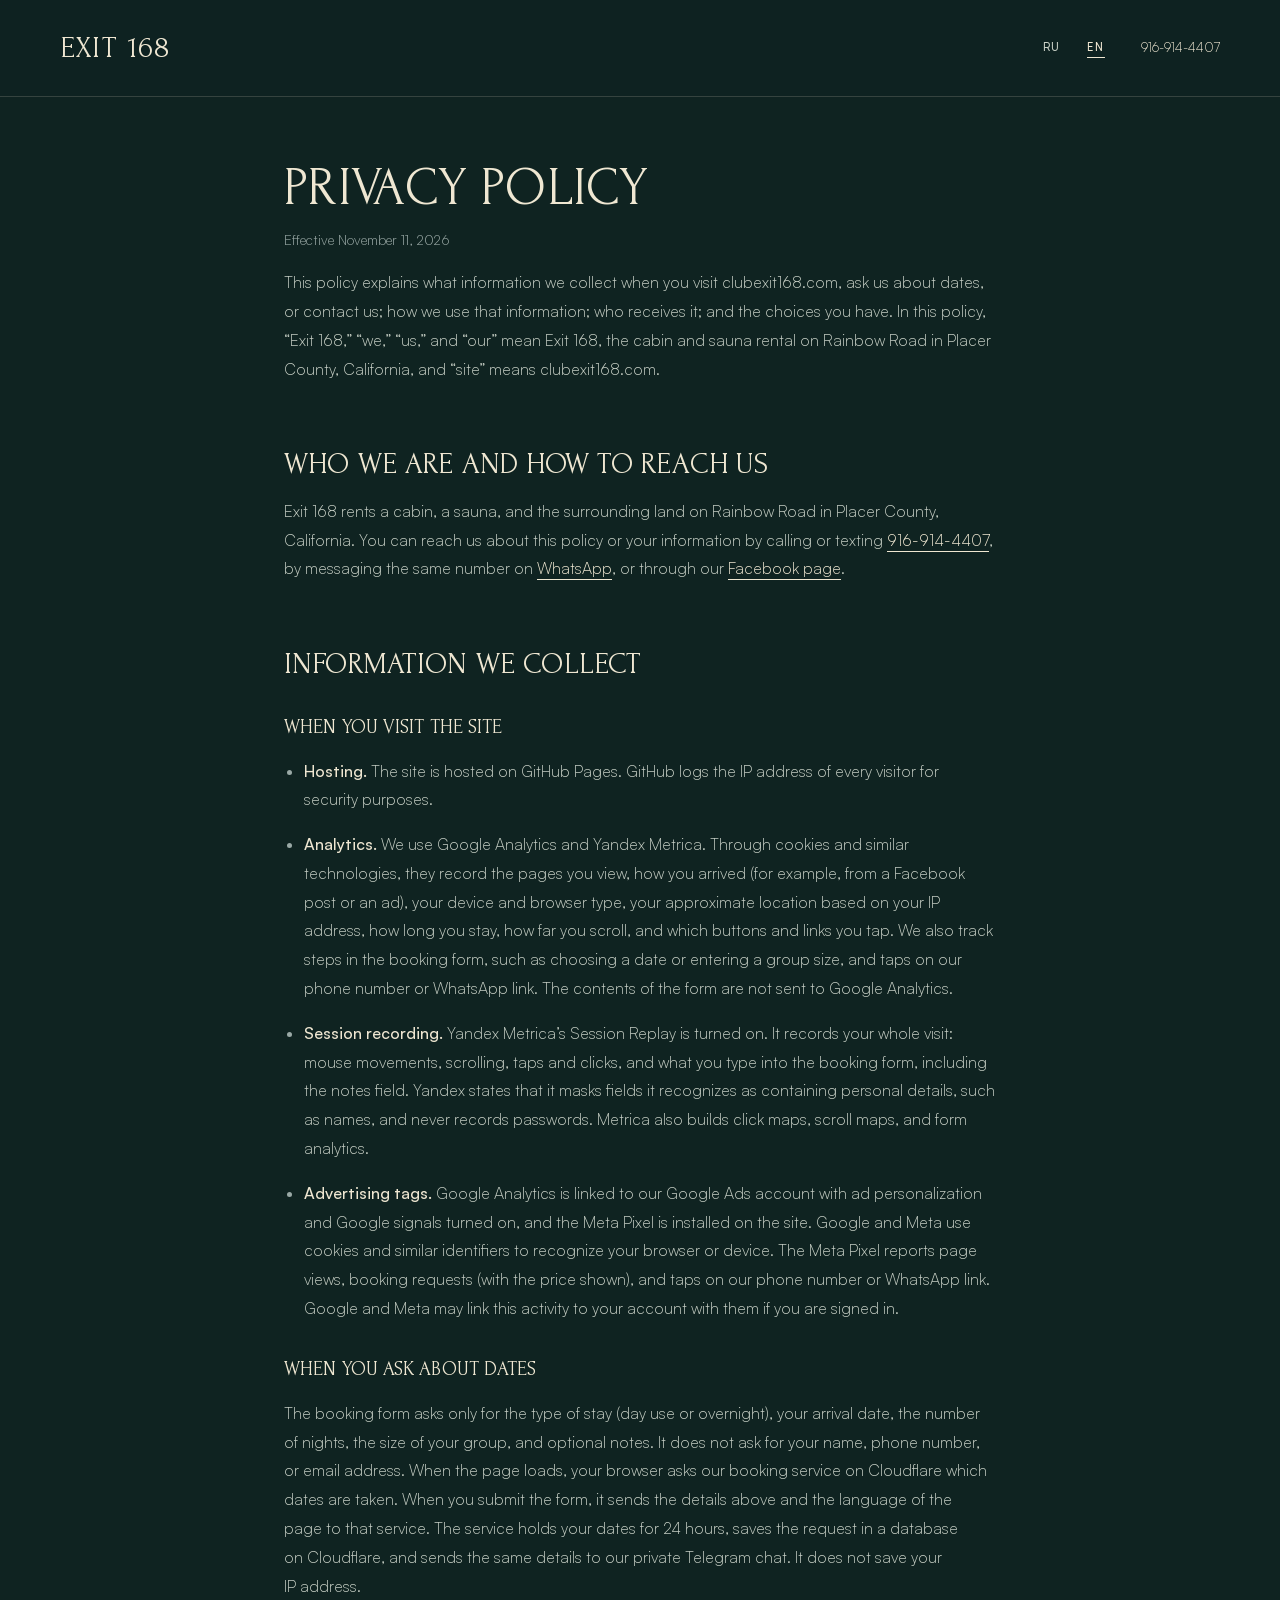
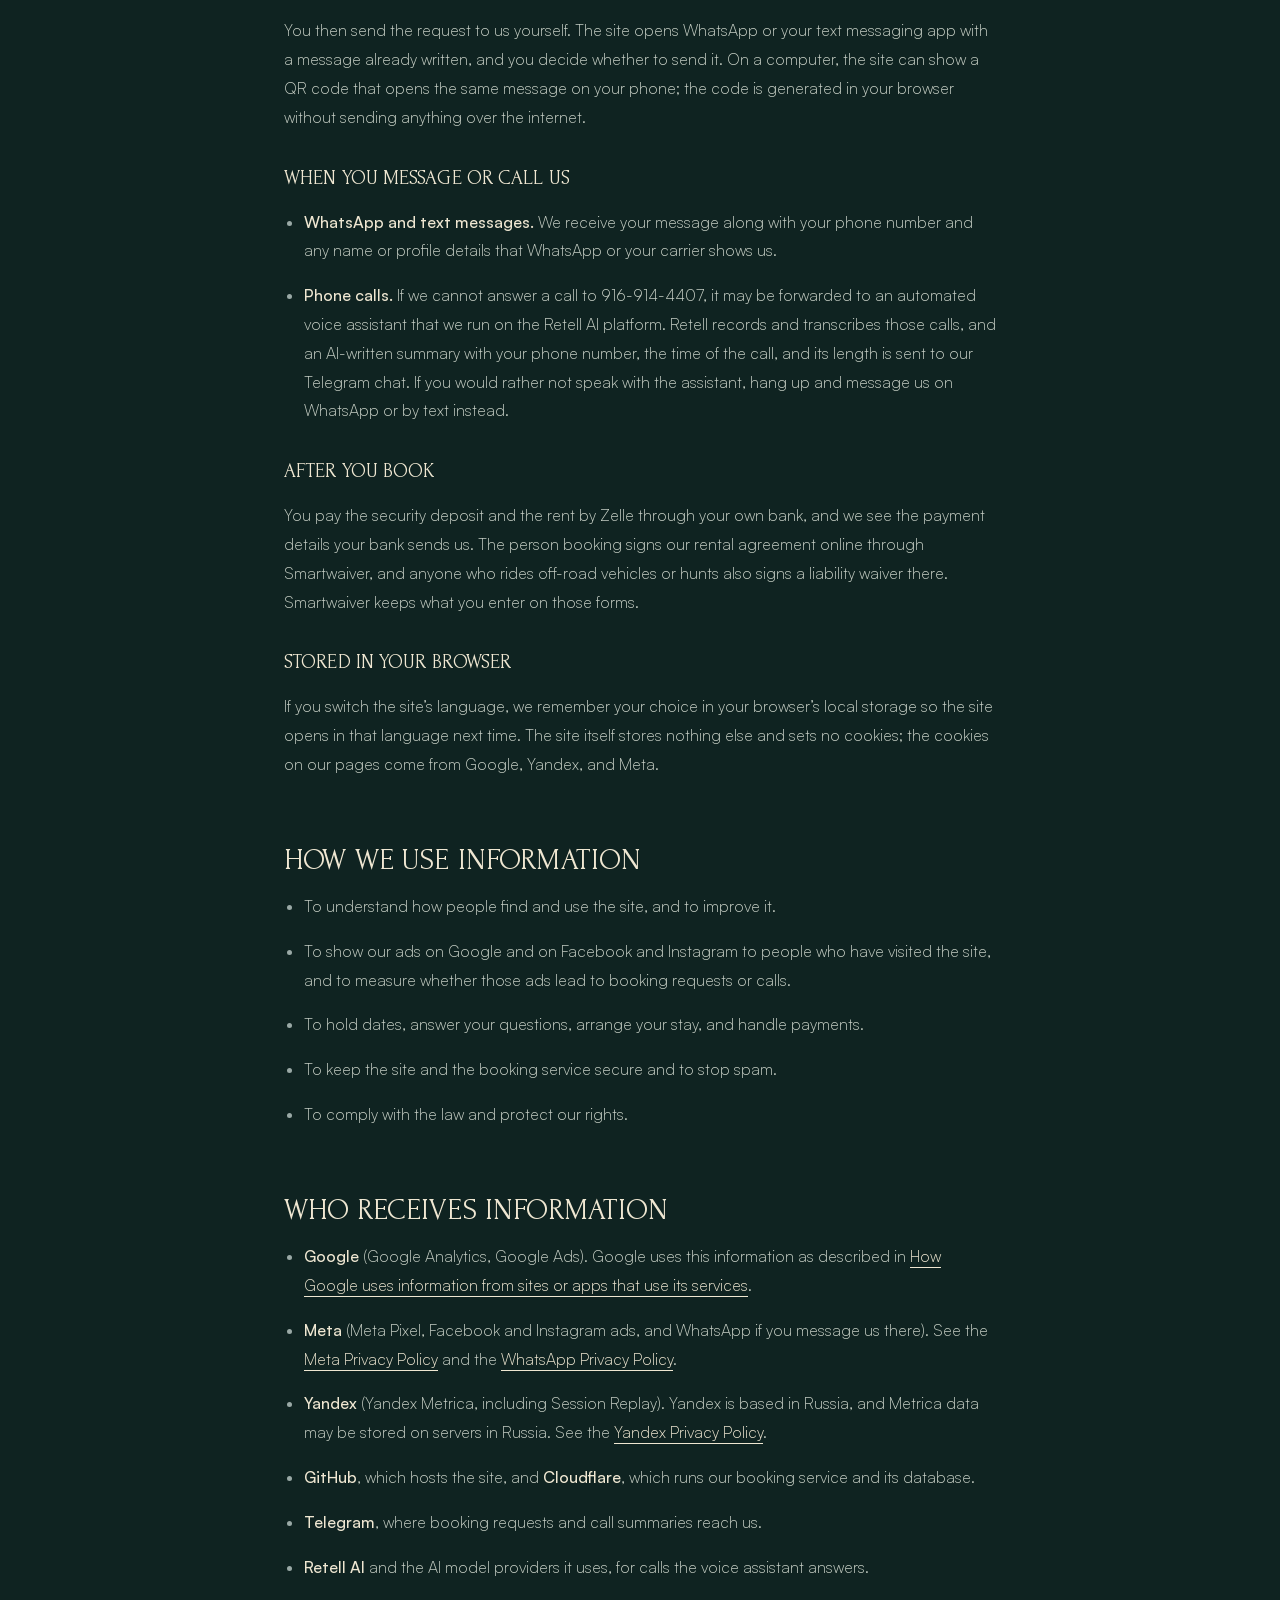
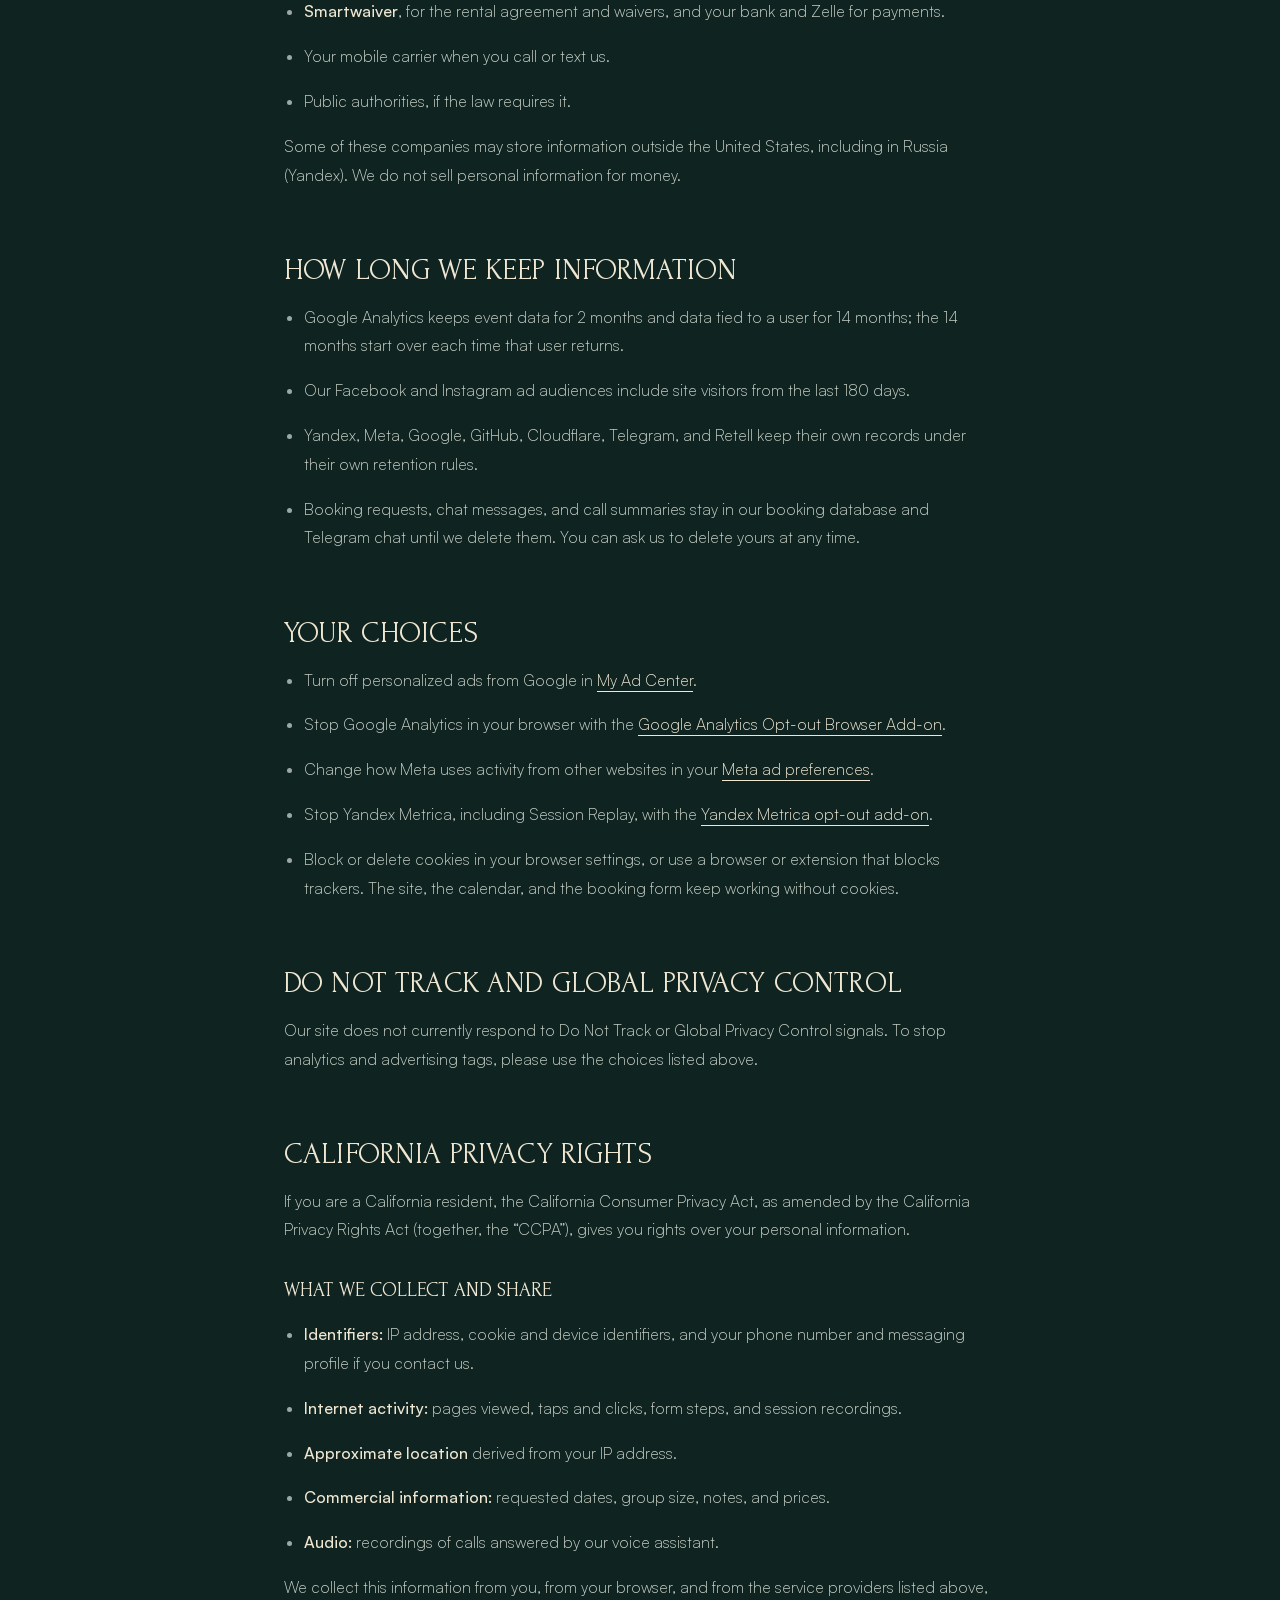
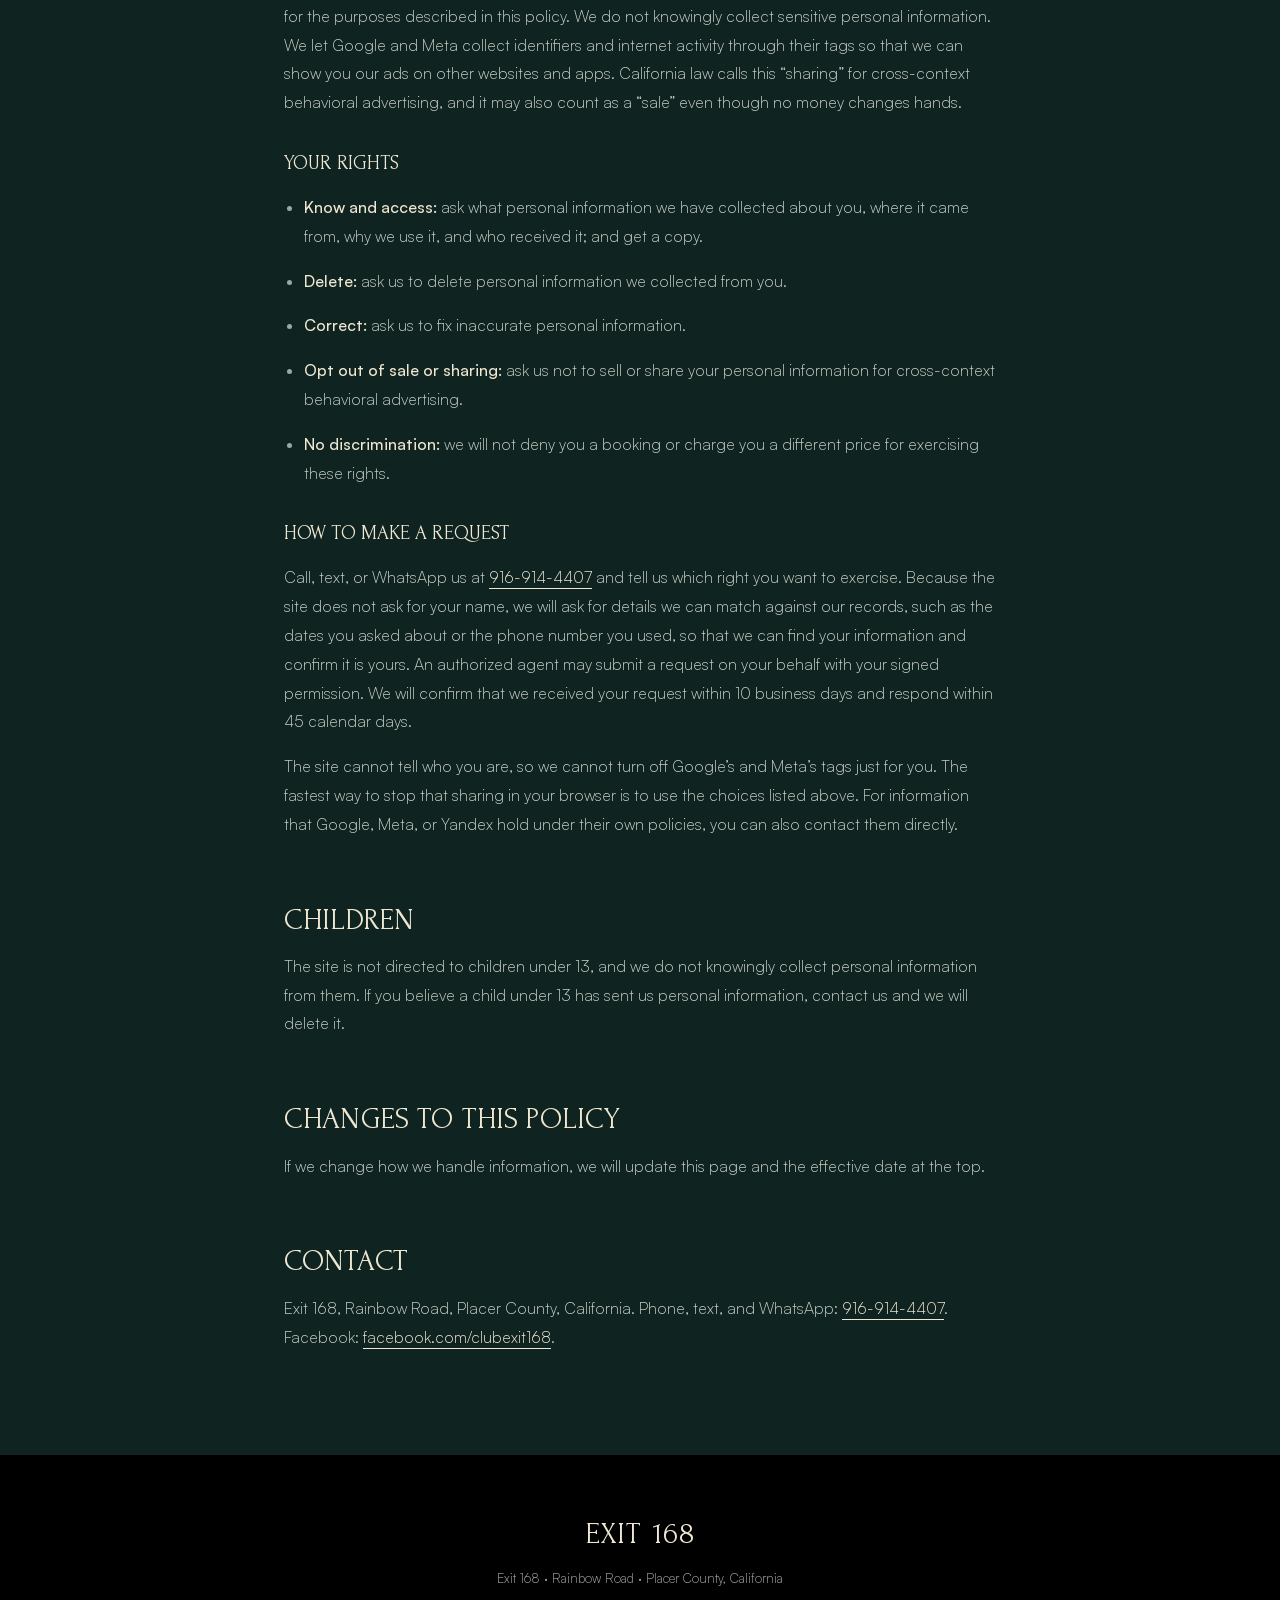
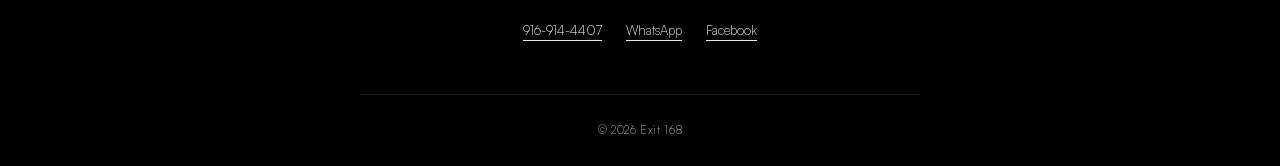
==== privacy/index.html @ d92d1709 "Политика конфиденциальности (EN и RU), ссылка на неё в подвале; в подвале — про рекламу Google и Met" ====
<!doctype html>
<html lang="en">
<head>
<meta charset="utf-8">
<meta name="viewport" content="width=device-width,initial-scale=1">
<title>Privacy Policy | Exit 168</title>
<meta name="description" content="What information clubexit168.com collects, who receives it, how long it is kept, and how to opt out or make a California privacy request.">
<link rel="canonical" href="https://clubexit168.com/privacy/">
<link rel="alternate" hreflang="en" href="https://clubexit168.com/privacy/">
<link rel="alternate" hreflang="ru" href="https://clubexit168.com/ru/privacy/">
<link rel="alternate" hreflang="x-default" href="https://clubexit168.com/privacy/">
<meta name="theme-color" content="#0f2321">
<link rel="icon" href="data:image/svg+xml,%3Csvg xmlns='http://www.w3.org/2000/svg' viewBox='0 0 40 40'%3E%3Crect width='40' height='40' fill='%230f2321'/%3E%3Cpath d='m20 5-10 14h6l-7 10h9v6h4v-6h9l-7-10h6Z' fill='none' stroke='%23efe7d2' stroke-width='2'/%3E%3C/svg%3E">
<link rel="stylesheet" href="../style.css">
</head>
<body class="legal">
<a class="skip" href="#policy">Skip to content</a>

<header class="navigation">
  <a class="wordmark" href="../" aria-label="Exit 168, home page">EXIT 168</a>
  <div class="lang" aria-label="Language"><a href="../ru/privacy/" hreflang="ru" lang="ru">RU</a><span aria-current="page">EN</span></div>
  <a class="nav-phone" href="tel:+19169144407" aria-label="Call 916-914-4407"><svg class="icon" viewBox="0 0 24 24" aria-hidden="true"><path d="M6.5 3.5h3l1.5 4-2 1.5a12 12 0 0 0 6 6l1.5-2 4 1.5v3a2 2 0 0 1-2 2A16 16 0 0 1 4.5 5.5a2 2 0 0 1 2-2Z"/></svg><span>916-914-4407</span></a>
</header>

<main id="policy" class="policy">
  <h1>Privacy Policy</h1>
  <p class="effective">Effective November 11, 2026</p>

  <p>This policy explains what information we collect when you visit clubexit168.com, ask us about dates, or contact us; how we use that information; who receives it; and the choices you have. In this policy, “Exit&nbsp;168,” “we,” “us,” and “our” mean Exit&nbsp;168, the cabin and sauna rental on Rainbow Road in Placer County, California, and “site” means clubexit168.com.</p>

  <h2>Who we are and how to reach us</h2>
  <p>Exit&nbsp;168 rents a cabin, a sauna, and the surrounding land on Rainbow Road in Placer County, California. You can reach us about this policy or your information by calling or texting <a class="nowrap" href="tel:+19169144407">916-914-4407</a>, by messaging the same number on <a href="https://wa.me/19169144407">WhatsApp</a>, or through our <a href="https://www.facebook.com/clubexit168">Facebook page</a>.</p>

  <h2>Information we collect</h2>
  <h3>When you visit the site</h3>
  <ul>
    <li><strong>Hosting.</strong> The site is hosted on GitHub Pages. GitHub logs the IP address of every visitor for security purposes.</li>
    <li><strong>Analytics.</strong> We use Google Analytics and Yandex Metrica. Through cookies and similar technologies, they record the pages you view, how you arrived (for example, from a Facebook post or an ad), your device and browser type, your approximate location based on your IP address, how long you stay, how far you scroll, and which buttons and links you tap. We also track steps in the booking form, such as choosing a date or entering a group size, and taps on our phone number or WhatsApp link. The contents of the form are not sent to Google Analytics.</li>
    <li><strong>Session recording.</strong> Yandex Metrica’s Session Replay is turned on. It records your whole visit: mouse movements, scrolling, taps and clicks, and what you type into the booking form, including the notes field. Yandex states that it masks fields it recognizes as containing personal details, such as names, and never records passwords. Metrica also builds click maps, scroll maps, and form analytics.</li>
    <li><strong>Advertising tags.</strong> Google Analytics is linked to our Google Ads account with ad personalization and Google signals turned on, and the Meta Pixel is installed on the site. Google and Meta use cookies and similar identifiers to recognize your browser or device. The Meta Pixel reports page views, booking requests (with the price shown), and taps on our phone number or WhatsApp link. Google and Meta may link this activity to your account with them if you are signed in.</li>
  </ul>

  <h3>When you ask about dates</h3>
  <p>The booking form asks only for the type of stay (day use or overnight), your arrival date, the number of nights, the size of your group, and optional notes. It does not ask for your name, phone number, or email address. When the page loads, your browser asks our booking service on Cloudflare which dates are taken. When you submit the form, it sends the details above and the language of the page to that service. The service holds your dates for 24 hours, saves the request in a database on Cloudflare, and sends the same details to our private Telegram chat. It does not save your IP address.</p>
  <p>You then send the request to us yourself. The site opens WhatsApp or your text messaging app with a message already written, and you decide whether to send it. On a computer, the site can show a QR code that opens the same message on your phone; the code is generated in your browser without sending anything over the internet.</p>

  <h3>When you message or call us</h3>
  <ul>
    <li><strong>WhatsApp and text messages.</strong> We receive your message along with your phone number and any name or profile details that WhatsApp or your carrier shows us.</li>
    <li><strong>Phone calls.</strong> If we cannot answer a call to 916-914-4407, it may be forwarded to an automated voice assistant that we run on the Retell AI platform. Retell records and transcribes those calls, and an AI-written summary with your phone number, the time of the call, and its length is sent to our Telegram chat. If you would rather not speak with the assistant, hang up and message us on WhatsApp or by text instead.</li>
  </ul>

  <h3>After you book</h3>
  <p>You pay the security deposit and the rent by Zelle through your own bank, and we see the payment details your bank sends us. The person booking signs our rental agreement online through Smartwaiver, and anyone who rides off-road vehicles or hunts also signs a liability waiver there. Smartwaiver keeps what you enter on those forms.</p>

  <h3>Stored in your browser</h3>
  <p>If you switch the site’s language, we remember your choice in your browser’s local storage so the site opens in that language next time. The site itself stores nothing else and sets no cookies; the cookies on our pages come from Google, Yandex, and Meta.</p>

  <h2>How we use information</h2>
  <ul>
    <li>To understand how people find and use the site, and to improve it.</li>
    <li>To show our ads on Google and on Facebook and Instagram to people who have visited the site, and to measure whether those ads lead to booking requests or calls.</li>
    <li>To hold dates, answer your questions, arrange your stay, and handle payments.</li>
    <li>To keep the site and the booking service secure and to stop spam.</li>
    <li>To comply with the law and protect our rights.</li>
  </ul>

  <h2>Who receives information</h2>
  <ul>
    <li><strong>Google</strong> (Google Analytics, Google Ads). Google uses this information as described in <a href="https://policies.google.com/technologies/partner-sites">How Google uses information from sites or apps that use its services</a>.</li>
    <li><strong>Meta</strong> (Meta Pixel, Facebook and Instagram ads, and WhatsApp if you message us there). See the <a href="https://www.facebook.com/privacy/policy/">Meta Privacy Policy</a> and the <a href="https://www.whatsapp.com/legal/privacy-policy">WhatsApp Privacy Policy</a>.</li>
    <li><strong>Yandex</strong> (Yandex Metrica, including Session Replay). Yandex is based in Russia, and Metrica data may be stored on servers in Russia. See the <a href="https://yandex.com/legal/confidential/">Yandex Privacy Policy</a>.</li>
    <li><strong>GitHub</strong>, which hosts the site, and <strong>Cloudflare</strong>, which runs our booking service and its database.</li>
    <li><strong>Telegram</strong>, where booking requests and call summaries reach us.</li>
    <li><strong>Retell AI</strong> and the AI model providers it uses, for calls the voice assistant answers.</li>
    <li><strong>Smartwaiver</strong>, for the rental agreement and waivers, and your bank and Zelle for payments.</li>
    <li>Your mobile carrier when you call or text us.</li>
    <li>Public authorities, if the law requires it.</li>
  </ul>
  <p>Some of these companies may store information outside the United States, including in Russia (Yandex). We do not sell personal information for money.</p>

  <h2>How long we keep information</h2>
  <ul>
    <li>Google Analytics keeps event data for 2 months and data tied to a user for 14 months; the 14 months start over each time that user returns.</li>
    <li>Our Facebook and Instagram ad audiences include site visitors from the last 180 days.</li>
    <li>Yandex, Meta, Google, GitHub, Cloudflare, Telegram, and Retell keep their own records under their own retention rules.</li>
    <li>Booking requests, chat messages, and call summaries stay in our booking database and Telegram chat until we delete them. You can ask us to delete yours at any time.</li>
  </ul>

  <h2>Your choices</h2>
  <ul>
    <li>Turn off personalized ads from Google in <a href="https://myadcenter.google.com/">My Ad Center</a>.</li>
    <li>Stop Google Analytics in your browser with the <a href="https://tools.google.com/dlpage/gaoptout">Google Analytics Opt-out Browser Add-on</a>.</li>
    <li>Change how Meta uses activity from other websites in your <a href="https://accountscenter.facebook.com/ad_preferences">Meta ad preferences</a>.</li>
    <li>Stop Yandex Metrica, including Session Replay, with the <a href="https://yandex.com/support/metrica/general/opt-out.html">Yandex Metrica opt-out add-on</a>.</li>
    <li>Block or delete cookies in your browser settings, or use a browser or extension that blocks trackers. The site, the calendar, and the booking form keep working without cookies.</li>
  </ul>

  <h2>Do Not Track and Global Privacy Control</h2>
  <p>Our site does not currently respond to Do Not Track or Global Privacy Control signals. To stop analytics and advertising tags, please use the choices listed above.</p>

  <h2>California privacy rights</h2>
  <p>If you are a California resident, the California Consumer Privacy Act, as amended by the California Privacy Rights Act (together, the “CCPA”), gives you rights over your personal information.</p>
  <h3>What we collect and share</h3>
  <ul>
    <li><strong>Identifiers:</strong> IP address, cookie and device identifiers, and your phone number and messaging profile if you contact us.</li>
    <li><strong>Internet activity:</strong> pages viewed, taps and clicks, form steps, and session recordings.</li>
    <li><strong>Approximate location</strong> derived from your IP address.</li>
    <li><strong>Commercial information:</strong> requested dates, group size, notes, and prices.</li>
    <li><strong>Audio:</strong> recordings of calls answered by our voice assistant.</li>
  </ul>
  <p>We collect this information from you, from your browser, and from the service providers listed above, for the purposes described in this policy. We do not knowingly collect sensitive personal information. We let Google and Meta collect identifiers and internet activity through their tags so that we can show you our ads on other websites and apps. California law calls this “sharing” for cross-context behavioral advertising, and it may also count as a “sale” even though no money changes hands.</p>
  <h3>Your rights</h3>
  <ul>
    <li><strong>Know and access:</strong> ask what personal information we have collected about you, where it came from, why we use it, and who received it; and get a copy.</li>
    <li><strong>Delete:</strong> ask us to delete personal information we collected from you.</li>
    <li><strong>Correct:</strong> ask us to fix inaccurate personal information.</li>
    <li><strong>Opt out of sale or sharing:</strong> ask us not to sell or share your personal information for cross-context behavioral advertising.</li>
    <li><strong>No discrimination:</strong> we will not deny you a booking or charge you a different price for exercising these rights.</li>
  </ul>
  <h3>How to make a request</h3>
  <p>Call, text, or WhatsApp us at <a class="nowrap" href="tel:+19169144407">916-914-4407</a> and tell us which right you want to exercise. Because the site does not ask for your name, we will ask for details we can match against our records, such as the dates you asked about or the phone number you used, so that we can find your information and confirm it is yours. An authorized agent may submit a request on your behalf with your signed permission. We will confirm that we received your request within 10 business days and respond within 45 calendar days.</p>
  <p>The site cannot tell who you are, so we cannot turn off Google’s and Meta’s tags just for you. The fastest way to stop that sharing in your browser is to use the choices listed above. For information that Google, Meta, or Yandex hold under their own policies, you can also contact them directly.</p>

  <h2>Children</h2>
  <p>The site is not directed to children under 13, and we do not knowingly collect personal information from them. If you believe a child under 13 has sent us personal information, contact us and we will delete it.</p>

  <h2>Changes to this policy</h2>
  <p>If we change how we handle information, we will update this page and the effective date at the top.</p>

  <h2>Contact</h2>
  <p>Exit&nbsp;168, Rainbow Road, Placer County, California. Phone, text, and WhatsApp: <a class="nowrap" href="tel:+19169144407">916-914-4407</a>. Facebook: <a href="https://www.facebook.com/clubexit168">facebook.com/clubexit168</a>.</p>
</main>

<footer>
  <div class="footer-main">
    <a class="wordmark" href="../">EXIT 168</a>
    <p>Exit&nbsp;168 · Rainbow Road · Placer County, California</p>
    <p><a class="nowrap" href="tel:+19169144407">916-914-4407</a> <a href="https://wa.me/19169144407" target="_blank" rel="noopener">WhatsApp</a> <a href="https://www.facebook.com/clubexit168">Facebook</a></p>
  </div>
  <div class="copyright">© 2026&nbsp;Exit&nbsp;168</div>
</footer>
</body>
</html>
---- style.css ----
@font-face{font-family:Forum;src:url('assets/forum-cyrillic.woff2') format('woff2');font-weight:400;font-display:swap;unicode-range:U+0301,U+0400-045F,U+0490-0491,U+04B0-04B1,U+2116}
@font-face{font-family:Forum;src:url('assets/forum-latin.woff2') format('woff2');font-weight:400;font-display:swap;unicode-range:U+0000-00FF,U+0131,U+0152-0153,U+02BB-02BC,U+02C6,U+02DA,U+02DC,U+0304,U+0308,U+0329,U+2000-206F,U+20AC,U+2122,U+2191,U+2193,U+2212,U+2215,U+FEFF,U+FFFD}
@font-face{font-family:Satoshi;src:url('assets/satoshi-light.woff2') format('woff2');font-weight:300 400;font-display:swap}
@font-face{font-family:Satoshi;src:url('assets/satoshi-medium.woff2') format('woff2');font-weight:500 700;font-display:swap}
/* Satoshi has no Cyrillic: the Russian edition sets its prose in Manrope (OFL, Google Fonts, variable 200–800). */
@font-face{font-family:Manrope;src:url('assets/manrope-cyrillic.woff2') format('woff2');font-weight:200 800;font-display:swap;unicode-range:U+0301,U+0400-045F,U+0490-0491,U+04B0-04B1,U+2116}
@font-face{font-family:Manrope;src:url('assets/manrope-latin.woff2') format('woff2');font-weight:200 800;font-display:swap;unicode-range:U+0000-00FF,U+0131,U+0152-0153,U+02BB-02BC,U+02C6,U+02DA,U+02DC,U+0304,U+0308,U+0329,U+2000-206F,U+20AC,U+2122,U+2191,U+2193,U+2212,U+2215,U+FEFF,U+FFFD}

:root{
  --night:#0f2321;--panel:#1d302e;--card:#223433;--ivory:#efe7d2;--muted:#9aa9a6;--soft:#c8d0c6;--line:#304542;
  --gutter:8px;--inset:24px;--section-top:150px;--section-bottom:80px;
  --display:64px;--headline:54px;--title:20px;--body:15px;
  --sans:Satoshi,Arial,sans-serif;
  /* Roman's photographs share one quiet tone, so they sit together and beside the illustrations (V, 9 October 2026) */
  --tone:brightness(.84) contrast(1.05) saturate(.8);--tone-lit:brightness(.96) contrast(1.05) saturate(.84);
  color-scheme:dark;
}
:root:lang(ru){--sans:Manrope,Arial,sans-serif}

/* ---------- base ---------- */
*{box-sizing:border-box}
html{scroll-behavior:smooth;scroll-padding:24px 0;scrollbar-color:var(--muted) var(--night)}
body{margin:0;background:var(--night);color:var(--ivory);font:300 var(--body)/1.8 var(--sans)}
body.gallery-open{overflow:hidden}
::selection{background:var(--ivory);color:var(--night)}
a{color:inherit;text-decoration:none;text-underline-offset:5px}
button,input,select,textarea{font:inherit;color:inherit}
button{cursor:pointer;border:0;background:none;padding:0}
button,a,input,textarea{touch-action:manipulation}
button:disabled{opacity:.45;cursor:default}
a:focus-visible,button:focus-visible,summary:focus-visible,video:focus-visible{outline:2px solid var(--ivory);outline-offset:5px}
input:focus-visible,textarea:focus-visible{outline:1px solid var(--ivory);outline-offset:0}
img{display:block;width:100%;height:100%;object-fit:cover}
picture:not(.hero picture){display:contents}
p{margin:0;color:var(--muted);text-wrap:pretty}
h1,h2,h3,dt,dd,ul,figure{margin:0}
ul{padding:0;list-style:none}
h1,h2,h3{font-family:Forum,Georgia,serif;font-weight:400;letter-spacing:.005em;text-transform:uppercase;text-wrap:balance}
h1{font-size:var(--display);line-height:1.02}
h2{font-size:var(--headline);line-height:1.111}
h3{font-size:var(--title);line-height:1.4}
.icon{width:24px;height:24px;fill:none;stroke:currentColor;stroke-width:1.2;stroke-linecap:round;stroke-linejoin:round;flex:none}
[hidden]{display:none!important}
.nowrap{white-space:nowrap}
.skip{position:fixed;top:10px;left:10px;padding:12px 20px;background:var(--ivory);color:var(--night);z-index:20;transform:translateY(-160%)}
.skip:focus{transform:none}

/* ---------- navigation ---------- */
.navigation{position:absolute;z-index:5;left:0;top:0;width:100%;display:flex;align-items:center;justify-content:space-between;padding:25px 60px;border-bottom:1px solid #efe7d22b;background:#0f2321b3;gap:24px}
.wordmark{font:400 30px/1 Forum,Georgia,serif;letter-spacing:.04em;white-space:nowrap}
.navigation .wordmark{padding-block:8px}
.navigation nav:not(.mobile-nav){display:flex;gap:34px;margin-inline:auto}
/* every link in the bar is 44px tall to the pointer, inside the bar's own height */
.navigation nav a,.nav-action,.nav-phone{display:flex;align-items:center;min-height:44px}
.navigation nav a{font-size:13px}
.navigation a:hover{color:#fff}
.nav-action{font-size:11px;font-weight:500;text-transform:uppercase;letter-spacing:.18em}
/* the phone for guests, beside the booking link: the number where there is room for it, a handset where there is not */
.nav-phone{font-size:13px;white-space:nowrap}
.nav-phone .icon{display:none}
.menu-toggle{display:none}
.menu-toggle[aria-expanded=true] span:first-child{transform:translateY(4px) rotate(45deg)}
.menu-toggle[aria-expanded=true] span:last-child{transform:translateY(-4px) rotate(-45deg)}
.lang{display:flex;font-size:11px;font-weight:500;letter-spacing:.18em}
.lang>*{display:grid;place-items:center;min-width:44px;min-height:44px;padding-left:.18em}
.lang span{color:var(--ivory);text-decoration:underline;text-underline-offset:6px}
.lang a{color:var(--soft)}

/* ---------- hero (V's concept) ---------- */
.hero{position:relative;min-height:max(748px,100svh);display:grid;overflow:hidden}
.hero picture{position:absolute;inset:0}
.hero-image{position:absolute;inset:0;object-position:50% 50%}
.hero::after{content:'';position:absolute;inset:0;pointer-events:none;background:linear-gradient(90deg,rgba(8,27,24,.04) 0%,rgba(8,27,24,.1) 28%,rgba(8,27,24,.5) 40%,rgba(8,27,24,.88) 50%,rgba(8,27,24,.93) 100%)}
.hero-content{position:relative;z-index:1;display:flex;min-height:max(748px,100svh);width:100%;padding:128px 6.5vw 80px 54%;flex-direction:column;align-items:flex-start;justify-content:center}
.hero-phone{display:none}
.hero h1{margin:0 0 26px;max-width:17ch}
.hero h1 span{display:block;text-wrap:balance}
.hero h1 span+span{font-size:.6em;line-height:1.12;margin-top:.5em}
.hero h1 span+span+span{margin-top:.14em}
/* where it is, in type a visitor cannot miss (V, 5 October 2026: the old 11px label was too small) */
.hero-where{max-width:40ch;font-size:18px;font-weight:500;line-height:1.5;color:var(--ivory)}
.hero-sub{max-width:44ch;margin-top:8px;font-size:15px;line-height:1.7;color:var(--ivory)}
.actions{display:flex;gap:16px;align-items:center;flex-wrap:wrap}
.hero .actions{margin-top:40px}

/* ---------- buttons ---------- */
.button{display:inline-flex;justify-content:center;align-items:center;min-height:56px;padding:17px 30px;font:500 12px/1.6 var(--sans);letter-spacing:.25em;text-transform:uppercase;border:1px solid transparent;transition:background .18s ease-out,color .18s ease-out,border-color .18s ease-out;text-align:center}
.primary{background:var(--ivory);color:#000}
.primary:hover{background:#fff8e5}
.black{background:#000;color:var(--ivory)}
.black:hover{background:var(--night);border-color:var(--line)}

/* ---------- section heads ---------- */
.section-head{padding:var(--section-top) 24px var(--section-bottom);text-align:center}
.section-head h2{max-width:850px;margin:auto}
.subtitle{margin:34px auto 0;max-width:72ch;line-height:25px}
.section-cta{justify-content:center;margin-top:48px}

/* ---------- photos ---------- */
.photo{position:relative;padding:0;background:var(--night);display:block;overflow:hidden;width:100%;min-width:0}
.photo img{transition:filter .25s ease-out;filter:var(--tone)}
.photo:hover img{filter:var(--tone-lit)}
/* three frames were half asphalt: they are held closer to their subject, the lightbox still shows them whole */
.photo[data-photo=gate] img{scale:1.3;transform-origin:50% 16%}
.photo[data-photo=cabin] img{scale:1.25;transform-origin:50% 8%}
.photo[data-photo=sauna-outside] img{scale:1.4;transform-origin:42% 21%}
.photo:focus-visible{outline-offset:-5px}
.photo-label{position:absolute;bottom:0;right:0;background:var(--night);min-height:44px;display:flex;align-items:center;padding:8px 20px;border-top-left-radius:24px;font:500 11px/1.4 var(--sans);letter-spacing:.24em;text-transform:uppercase;color:var(--ivory)}
.photo-label::before,.photo-label::after{content:'';position:absolute;width:24px;height:24px;border-radius:50%;box-shadow:12px 12px 0 var(--night);pointer-events:none}
.photo-label::before{left:-24px;bottom:0}
.photo-label::after{right:0;top:-24px}

/* ---------- scroll scenes share one placement rule: a 3:2 picture covers its stage,
   with the picture point (--ax,--ay) held at the stage point (--sx,--sy) as far as the edges allow ---------- */
.estate-close,.estate-pins,.ritual-scene{
  position:absolute;--w:max(calc(var(--zw,100) * 1cqw),150cqh);width:var(--w);height:calc(var(--w) / 1.5);transform-origin:0 0;
  left:clamp(calc(100cqw - var(--w)),calc(var(--sx,.5) * 100cqw - var(--ax,.5) * var(--w)),0px);
  top:clamp(calc(100cqh - var(--w) / 1.5),calc(var(--sy,.5) * 100cqh - var(--ay,.5) * var(--w) / 1.5),0px)}

/* ---------- the place from above: the clearing, then the pins come up, then the same view under snow ---------- */
.estate-stage{position:relative;height:min(100svh,66.67vw);min-height:520px;overflow:hidden;container-type:size;background:var(--night)}
.estate-close,.estate-pins{--ax:.51;--ay:.53}
.estate-close img{position:absolute;inset:0}
/* the moving water, drawn by the script over both pictures */
.estate-water{position:absolute;inset:0;width:100%;height:100%;pointer-events:none}
/* the same view in winter: only the scroll scene shows it (the winter photographs further down carry it otherwise) */
.estate-winter{display:none}
.pin{position:absolute;left:var(--x);top:var(--y);display:flex;flex-direction:column;align-items:center;transform:translate(-50%,-100%);color:var(--ivory);font:400 18px/1 Forum,Georgia,serif;letter-spacing:.06em;text-transform:uppercase}
.pin>span{display:block;padding:11px 16px 9px;background:var(--night);border:1px solid #efe7d240;transition:background .18s ease-out,color .18s ease-out}
.pin::before{content:'';order:2;width:1px;height:28px;background:var(--ivory)}
.pin::after{content:'';order:3;width:15px;height:15px;margin-bottom:-7.5px;border-radius:50%;background:var(--ivory);border:3px solid var(--night)}
button.pin:hover>span{background:var(--ivory);color:#000}
.pin:focus-visible{outline:none}
.pin:focus-visible>span{outline:2px solid var(--ivory);outline-offset:4px}
.estate-note{position:absolute;left:0;right:0;bottom:0;display:flex;justify-content:space-between;gap:8px 24px;flex-wrap:wrap;padding:48px 24px 18px;background:linear-gradient(180deg,#0f232100,#0f2321d9);font:500 11px/1.6 var(--sans);letter-spacing:.14em;text-transform:uppercase;color:var(--soft);pointer-events:none}

/* ---------- the deal ---------- */
.deal{padding:var(--section-top) 24px;text-align:center}
.deal h2{font-size:var(--display);line-height:1.02;max-width:20ch;margin:auto}
.deal p{max-width:52ch;margin:40px auto 0;font-size:17px;line-height:1.75;color:var(--soft)}
/* the three-minute video about the place (Russian edition): it loads only when played */
.deal-video{max-width:960px;margin:64px auto 0}
.deal-video video{display:block;width:100%;height:auto;aspect-ratio:16/9;background:#000}
.deal-video figcaption{margin-top:14px;font-size:13px;line-height:1.7;color:var(--muted)}

/* ---------- the banya: the stove takes fire as the steps go by, then the river ---------- */
.ritual-stage{position:relative;height:100svh;min-height:560px;overflow:hidden;container-type:size;background:#000}
.ritual-scene{--zw:135;--ax:.547;--sx:.68;--ay:.79;--sy:.78}
.ritual-scene img{position:absolute;inset:0}
.ritual-dark{filter:brightness(.42) saturate(.6)}
.ritual-glow{position:absolute;inset:0;background:radial-gradient(ellipse 34% 30% at 43% 81%,#ff8a2e8c,#ff6a1e26 55%,#ff6a1e00 100%);mix-blend-mode:screen;opacity:.6;pointer-events:none}
.ritual-flame{position:absolute;left:41.5%;top:73.2%;width:3.6%;height:12.3%;mix-blend-mode:screen;clip-path:polygon(5% 2%,96% 10%,93% 98%,9% 90%);display:none}
.ritual-river{position:absolute;inset:0;object-position:50% 62%;opacity:0;display:none;filter:var(--tone)}
.ritual-stage::after{content:'';position:absolute;inset:0;z-index:1;pointer-events:none;background:linear-gradient(90deg,rgba(8,27,24,.9) 0%,rgba(8,27,24,.72) 30%,rgba(8,27,24,.2) 50%,rgba(8,27,24,0) 62%)}
.ritual-copy{position:absolute;z-index:2;left:6.5vw;top:0;bottom:0;width:min(560px,38vw);display:flex;flex-direction:column;justify-content:center}
.ritual-steps{margin:44px 0 0;padding:0;list-style:none}
.ritual-steps li{padding:15px 0;border-top:1px solid #efe7d22e;font:400 20px/1.35 Forum,Georgia,serif;letter-spacing:.005em;text-transform:uppercase;transition:opacity .4s ease-out}
.ritual-steps li:last-child{border-bottom:1px solid #efe7d22e}
.ritual-river-note{margin-top:22px;max-width:46ch;color:var(--soft);font:300 var(--body)/1.7 var(--sans);letter-spacing:0;text-transform:none}
.ritual-progress{display:none;height:1px;background:#efe7d22e}
.ritual-progress span{display:block;width:calc(var(--p,1) * 100%);height:100%;background:var(--ivory)}

/* With script and motion allowed, both scenes pin to the screen and play out over the scroll. */
@media(prefers-reduced-motion:no-preference){
  .js .estate-track{height:260svh}
  .js .estate-stage{position:sticky;top:0;height:100svh}
  .js .estate-winter{display:block;opacity:0}
  .js .pin{opacity:0;translate:0 10px;pointer-events:none;transition:opacity .5s ease-out,translate .6s cubic-bezier(.16,1,.3,1)}
  .js .pin.is-on,.js .pin:focus-visible{opacity:1;translate:0 0;pointer-events:auto}
  /* the hint about the labels waits for the labels */
  .js .estate-note span:first-child{opacity:0;transition:opacity .4s ease-out}
  .js .pins-on .estate-note span:first-child{opacity:1}
  .js .ritual-track{height:420svh}
  .js .ritual-stage{position:sticky;top:0}
  .js .ritual-fire{opacity:var(--fire,0)}
  .js .ritual-glow{opacity:calc(var(--fire,0) * var(--flick,.6))}
  .js .ritual-flame{display:block;opacity:var(--fire,0)}
  .js .ritual-river{display:block}
  .js .still-only{display:none}
  .js .ritual-river{opacity:var(--river,0)}
  /* one step on screen at a time, hung from a hairline cut in five that fills with the scroll:
     the step that is over drops away, the next comes down from under the line */
  .js .ritual-progress{display:block;margin-top:44px;-webkit-mask:repeating-linear-gradient(90deg,#000 0 calc(20% - 8px),#0000 0 20%);mask:repeating-linear-gradient(90deg,#000 0 calc(20% - 8px),#0000 0 20%)}
  .js .ritual-steps{display:grid;margin:0;clip-path:inset(0 -24px -100vh)}
  .js .ritual-steps li{grid-area:1/1;align-self:start;padding:28px 0 0;border:0;font-size:40px;line-height:1.1;text-wrap:balance;opacity:0;translate:0 -48px;transition:opacity .25s ease-out,translate .5s cubic-bezier(.16,1,.3,1)}
  .js .ritual-steps li.is-done{translate:0 48px}
  .js .ritual-steps li.is-now{opacity:1;translate:0 0;transition:opacity .5s ease-out .15s,translate .7s cubic-bezier(.16,1,.3,1) .15s}
}
/* On phones the same two scenes play out over about half the scroll: they took a third of the page (audit, 5 October 2026). */
@media(prefers-reduced-motion:no-preference) and (max-width:600px){
  .js .estate-track{height:200svh}
  .js .ritual-track{height:280svh}
}
/* The booking bar stays on screen over the scenes, so the place-scene caption sits above it. */
@media(prefers-reduced-motion:no-preference) and (max-width:900px){
  .js .estate-note{padding-bottom:calc(86px + env(safe-area-inset-bottom))}
  .js .ritual-progress{margin-top:28px}
}
@media(prefers-reduced-motion:no-preference) and (max-width:600px){
  .js .ritual-steps li{padding-top:22px;font-size:30px;line-height:1.15}
}
@media(prefers-reduced-motion:no-preference) and (orientation:landscape) and (max-height:500px){
  .js .ritual-progress{margin-top:14px}
  .js .ritual-steps li{padding-top:14px;font-size:22px;line-height:1.15}
}

/* ---------- how it works: the gate photo beside four large steps, then what to bring ---------- */
.route-body{display:grid;grid-template-columns:minmax(0,5fr) minmax(0,7fr);gap:64px;align-items:start;max-width:1240px;margin:0 auto;padding:0 24px}
.route-photo{position:sticky;top:40px;aspect-ratio:4/5}
.route-steps{list-style:none;margin:0;padding:0}
.route-steps li{padding:40px 0 44px;border-top:1px solid var(--line)}
.route-steps li:first-child{padding-top:0;border-top:0}
.route-steps h3{font-size:40px;line-height:1.1}
.route-steps p{margin-top:16px;max-width:46ch;font-size:17px;line-height:1.7;color:var(--soft)}
.pack{margin:120px max(24px,calc(50% - 596px)) 0;padding:56px 60px 60px;background:var(--card);border:1px solid #384a49}
.pack h3{font-size:var(--headline);line-height:1.111}
.pack dl{display:grid;grid-template-columns:repeat(3,minmax(0,1fr));gap:0 48px;margin-top:44px}
/* the three items share rows, so the notes start on one line however the words wrap */
.pack dl>div{display:grid;grid-row:span 2;grid-template-rows:subgrid;padding-top:28px;border-top:1px solid var(--ivory)}
.pack dt{font:400 40px/1.15 Forum,Georgia,serif;letter-spacing:.005em;text-transform:uppercase}
.pack dd{margin-top:16px;font-size:17px;line-height:1.7;color:var(--soft)}
.route .section-cta{margin-top:64px}

/* ---------- the cabin and the sauna in photographs: a mosaic on wide screens, a strip to swipe on phones ---------- */
.house-photos{display:grid;grid-template-columns:2fr 1fr 1fr;grid-template-rows:repeat(2,min(21vw,330px));gap:var(--gutter)}
.house-photos .photo:first-child{grid-row:span 2}
.house-facts{display:grid;grid-template-columns:repeat(2,minmax(0,1fr));column-gap:64px;max-width:1240px;margin:56px auto 0;padding:0 24px}
.house-facts li{padding:14px 0;border-top:1px solid var(--line);color:var(--soft);line-height:1.6}
.house-facts li:nth-last-child(-n+2){border-bottom:1px solid var(--line)}
.banya-photos{display:grid;grid-auto-flow:column;grid-auto-columns:minmax(0,1fr);gap:var(--gutter);margin-top:var(--gutter)}
.banya-photos .photo{aspect-ratio:4/3}

/* ---------- where: map ---------- */
.map{background:var(--panel);border:1px solid #2a3c3b}
.map svg{display:block;width:100%;height:auto;font-family:var(--sans)}
.map-road path{fill:none;stroke:var(--ivory);stroke-width:2.5;stroke-linecap:round}
.map-road .map-road-minor{stroke:#6f8582;stroke-width:1.5;stroke-dasharray:6 6}
.map-water path{fill:#1d3f42;stroke:#4b7b7c;stroke-width:1}
.map-water text{fill:var(--muted);font-size:12px;letter-spacing:.2em;font-weight:500}
.map-town circle{fill:var(--night);stroke:var(--ivory);stroke-width:2}
.map-town text{fill:var(--soft);font-size:13px;letter-spacing:.14em;font-weight:500}
.map-town .map-time,.map-pin .map-time{fill:var(--muted);font-size:13px;letter-spacing:.06em;font-weight:300}
.map-shield rect{fill:var(--night);stroke:#6f8582;stroke-width:1}
.map-shield text{fill:var(--soft);font-size:12px;font-weight:500;letter-spacing:.08em}
.map-pin path{fill:var(--ivory)}
.map-pin circle{fill:var(--night)}
.map-pin text{fill:var(--ivory);font-family:Forum,Georgia,serif;font-size:20px;letter-spacing:.06em}
.map-note{fill:var(--muted);font-size:12px;letter-spacing:.2em}
/* narrow screens get their own upright drawing of the same route, labels held at 11px or more down to 320px */
.map .map-narrow{display:none}
.map-narrow .map-water text,.map-narrow .map-shield text,.map-narrow .map-note{font-size:13px}
.map-narrow .map-pin text{font-size:24px}
.map-narrow .map-pin .map-pin-sub{font-size:15px}
.map-narrow .map-pin .map-time{font-size:13px}

/* ---------- where: close-by card + arrival photo ---------- */
.arrival-cards{display:grid;gap:var(--gutter);margin-top:var(--gutter)}
.arrival-card{padding:48px 52px;background:var(--card);border:1px solid #384a49;min-width:0}
.arrival-card h3{display:flex;align-items:center;gap:20px;margin-bottom:30px}
.arrival-card .icon{width:36px;height:36px}
.arrival-card dl{margin:0;display:grid;grid-template-columns:repeat(3,minmax(0,1fr));column-gap:56px}
.arrival-card dl>div{display:flex;justify-content:space-between;gap:14px;padding:14px 0;border-bottom:1px solid #364947}
.arrival-card dl>div:nth-last-child(-n+3){border:0}
.arrival-card dt{font:400 17px/24px Forum,Georgia,serif;color:#b6c0bd}
.arrival-card dd{text-align:right;font-size:13px;color:#f4f6ea;white-space:nowrap}
.arrival-photo{position:relative;height:460px;margin-top:var(--gutter)}
.arrival-photo img{object-position:50% 45%;filter:var(--tone)}
.arrival-label{position:absolute;left:50%;bottom:32px;transform:translateX(-50%);background:var(--night);padding:20px 32px;text-align:center;max-width:min(560px,calc(100% - 32px));width:max-content;font:400 20px/1.4 Forum,Georgia,serif;text-transform:uppercase;letter-spacing:.005em}
.arrival-label p{font:300 13px/1.7 var(--sans);text-transform:none;margin-top:8px;letter-spacing:0}

/* ---------- winter ---------- */
.winter-grid{display:grid;grid-template-columns:5fr 7fr;grid-template-rows:repeat(3,min(24vw,360px));gap:var(--gutter)}
.winter-grid .photo:first-child{grid-row:span 2}
.winter-grid .photo:first-child img{object-position:50% 70%}
.winter-grid [data-photo="winter-trench"] img{object-position:50% 35%}

/* the place for time alone with nature: eight things to do shown one at a time, each with its own picture —
   the names switch them, and on a phone a swipe does too */
.nature{margin-top:var(--section-top)}
.nature-photo{position:relative;display:grid;align-items:center;min-height:max(520px,min(78svh,720px));overflow:hidden}
.nature-pics{position:absolute;inset:0;isolation:isolate}
/* the pictures lie on top of each other; the new one fades in over the old, which drops out once it is covered.
   Without the script the others stay [hidden] and only the first one ever loads */
.nature-pics img{transition:opacity 0s .4s}
.nature-pics :not(.is-current)>img{opacity:0}
.nature-pics .is-current>img{z-index:1;transition:opacity .4s ease-out}
.nature-photo img{position:absolute;inset:0;object-position:60% 72%}
.nature-photo::after{content:'';position:absolute;inset:0;pointer-events:none;background:linear-gradient(90deg,rgba(8,27,24,.93) 0%,rgba(8,27,24,.88) 38%,rgba(8,27,24,.4) 56%,rgba(8,27,24,0) 70%)}
.nature-copy{position:relative;z-index:1;width:min(700px,50vw);margin-left:6.5vw;padding:72px 0}
.nature-tabs{display:flex;flex-wrap:wrap;gap:0 28px;max-width:min(520px,46vw);margin-top:32px}
.nature-tabs a{display:block;padding:11px 0;font:400 18px/1.25 Forum,Georgia,serif;letter-spacing:.005em;text-transform:uppercase;text-decoration-line:underline;text-decoration-thickness:1px;text-decoration-color:transparent;text-underline-offset:8px;transition:color .18s ease-out,text-decoration-color .18s ease-out}
/* the mark of the text on show needs the script; without it the names are plain links to their texts */
.js .nature-tabs a[aria-current]{text-decoration-color:var(--ivory)}
.js .nature-tabs a:not([aria-current]){color:var(--muted)}
.js .nature-tabs a:hover{color:var(--ivory)}
.nature-tabs a:focus-visible{outline-offset:2px}
/* the six texts lie side by side in a row that snaps, so a finger can drag it; over the photograph the row keeps
   the height of the longest text and the heading stays where it is */
.nature-slides{display:flex;max-width:min(520px,46vw);margin-top:20px;overflow:auto hidden;overscroll-behavior-x:contain;scroll-snap-type:x mandatory;scrollbar-width:none}
.nature-slides::-webkit-scrollbar{display:none}
.nature-slide{position:relative;flex:0 0 100%;scroll-snap-align:start;scroll-snap-stop:always;scroll-margin-top:45svh;transition:opacity .35s ease-out}
.js .nature-slide:not(.is-current){opacity:.4}
/* each text keeps its heading for screen readers; on screen the row of names already says it */
.nature-slide h3{position:absolute;width:1px;height:1px;overflow:hidden;clip-path:inset(50%);white-space:nowrap}
.nature-slide p{font-size:17px;line-height:1.7;color:var(--soft)}
.nature-note{margin-top:56px;padding:0 24px;text-align:center}

/* ---------- offer ---------- */
.offer{padding:150px 24px 80px;display:grid;grid-template-columns:minmax(0,1fr);place-items:center}
.offer-card{background:var(--card);border:1px solid #384a49;padding:24px 24px 45px;text-align:center;width:602px;max-width:100%}
.offer-card h2{font-size:40px;line-height:1.1;margin:24px 0 36px}
.offer-rates{display:flex;flex-wrap:wrap;justify-content:center;gap:50px;margin:24px 0}
.offer-rates strong{display:block;font:400 54px/1.1 Forum,Georgia,serif}
.offer-rates span{display:block;font-size:11px;letter-spacing:.2em;text-transform:uppercase;margin-top:10px;color:var(--muted)}
.offer-per{max-width:40ch;margin:0 auto 26px;font-size:14px;color:var(--soft)}
.offer-terms{max-width:40ch;margin:0 auto}
/* centred lines share the words evenly, no single word left on a line of its own */
.offer-terms li{padding:12px 0;border-top:1px solid #364947;color:var(--soft);line-height:1.6;text-wrap:balance}
.offer-terms li:last-child{border-bottom:1px solid #364947}
/* the two buttons under the rates are as wide as each other, the wider one sets both */
.offer-card .actions{display:inline-grid;grid-auto-flow:column;grid-auto-columns:1fr;margin:30px 0 0}
.offer-card .button{padding:15px 20px;font-size:11px}
.note{font-size:13px;line-height:1.7}

/* ---------- faq ---------- */
.faq{padding-bottom:60px}
.faq-list{max-width:900px;margin:auto;padding:0 24px}
summary{list-style:none;cursor:pointer}
.faq-list details{border-top:1px solid var(--line)}
.faq-list details:last-child{border-bottom:1px solid var(--line)}
.faq-list summary{display:flex;align-items:center;justify-content:space-between;gap:20px;padding:25px 0;font:400 22px/1.4 Forum,Georgia,serif}
summary::-webkit-details-marker{display:none}
summary span{font:300 24px/1 var(--sans);transition:transform .2s ease-out}
details[open] summary span{transform:rotate(45deg)}
.faq-list p{max-width:72ch;padding:0 30px 26px 0}
.faq-list a,.contact-info p a{text-decoration:underline}

/* ---------- request ---------- */
.contact-panels{display:grid;grid-template-columns:1fr 1fr;gap:var(--gutter);margin-bottom:100px}
.contact-info,form{padding:54px 60px;background:var(--card);border:1px solid var(--line);min-width:0}
.contact-info{align-self:start}
.contact-side{display:grid;gap:var(--gutter);align-content:start;min-width:0}
/* how booking works: when, then what; the terms sit in Forum, the answers in prose */
.booking-steps dl{margin:22px 0 0}
.booking-steps dl>div{display:grid;grid-template-columns:minmax(0,5fr) minmax(0,9fr);gap:6px 28px;padding:16px 0;border-top:1px solid #364947}
.booking-steps dl>div:last-child{padding-bottom:0}
.booking-steps dt{font:400 18px/1.4 Forum,Georgia,serif;letter-spacing:.005em;text-transform:uppercase;text-wrap:balance}
.booking-steps dd{color:var(--soft);line-height:1.7}
.contact-info .actions{margin-top:32px}
.contact-info .actions .button{flex:1 1 auto}
/* beside the form the block keeps only the number: its two buttons repeated the form's ways to book (V, 2026-11-09) */
@media(min-width:901px){.contact-info .actions{display:none}}
.contact-info>p{margin-top:18px;max-width:60ch}
fieldset{padding:0;margin:0 0 30px;border:0;min-width:0}
legend{color:var(--muted);padding:0;margin-bottom:14px}
legend span,form label span{color:var(--muted)}
.rate-options{display:grid;grid-template-columns:1fr 1fr;gap:16px}
.rate-options label{position:relative;cursor:pointer;display:flex;color:var(--soft)}
.rate-options input{position:absolute;left:14px;top:50%;transform:translateY(-50%);width:14px;height:14px;margin:0;accent-color:var(--ivory)}
.rate-options label>span{flex:1;display:flex;flex-direction:column;justify-content:center;gap:2px;min-height:52px;padding:12px 14px 12px 38px;border:1px solid #3a4b47;background:var(--night);font-size:13px}
.rate-options label:has(input:checked)>span{border-color:var(--ivory);color:var(--ivory)}
.rate-options strong{font-weight:500}
.form-row{display:grid;grid-template-columns:1fr 1fr;gap:24px;margin-bottom:30px}
/* the group size takes the whole row when it would stand in it alone: beside the calendar,
   and under the date and the 24-hour stays when the calendar does not answer */
.form-row:has(#date-field[hidden]) label:last-child,.form-row:has(#nights-field:not([hidden])) label:last-child{grid-column:1/-1}
form>label{display:block}
form>label,.form-row label{color:var(--muted)}
/* text fields only: Safari grows radios and checkboxes to any min-height and padding they are given */
input:not([type=radio],[type=checkbox]),textarea{-webkit-appearance:none;appearance:none;width:100%;display:block;background:var(--night);border:1px solid #3a4b47;border-radius:0;padding:14px 18px;color:var(--soft);margin-top:14px;caret-color:var(--ivory);min-width:0}
input:not([type=radio],[type=checkbox]){min-height:52px}
input[type=date]{color-scheme:dark;text-align:left}
input::-webkit-date-and-time-value{text-align:left;margin:0}
textarea{resize:vertical}
::placeholder{color:var(--muted);opacity:1}
.estimate{margin:24px 0;color:var(--muted)}
.estimate div{display:flex;align-items:center;justify-content:space-between;gap:12px}
.estimate dd{font:400 32px/1.4 Forum,Georgia,serif;color:var(--ivory)}
.estimate-note{margin:-16px 0 24px;color:var(--muted)}
/* three ways to book: WhatsApp, a text, a call; each with its icon (V, 2026-11-09) */
.book-ways{display:grid;gap:12px;margin-bottom:18px}
.book-ways .button{gap:10px}
/* where «book by phone» and its number do not fit one line, the number goes under it, centred, and the handset
   stays beside the words (RU phones: the handset stood alone at the edge of a two-line label) */
.book-ways a.button{flex-wrap:wrap;gap:0 .35em}
.book-ways a.button>span{display:contents}
.book-ways a.button svg{margin-right:calc(10px - .35em)}
.book-ways svg{width:18px;height:18px}
.book-ways .icon{stroke-width:1.8}
.glyph{fill:currentColor;flex:none}
select{-webkit-appearance:none;appearance:none;width:100%;display:block;background:var(--night) url("data:image/svg+xml,%3Csvg xmlns='http://www.w3.org/2000/svg' viewBox='0 0 24 24' width='16' height='16' fill='none' stroke='%23c8d0c6' stroke-width='1.5'%3E%3Cpath d='m6 9 6 6 6-6'/%3E%3C/svg%3E") no-repeat right 18px center;border:1px solid #3a4b47;border-radius:0;padding:14px 44px 14px 18px;color:var(--soft);margin-top:14px;min-height:52px;cursor:pointer}
select:focus-visible{outline:1px solid var(--ivory);outline-offset:0}
.trap{position:absolute;left:-9999px;width:1px;height:1px;overflow:hidden}
/* booking calendar: shown only when the booking service answers; otherwise the plain date field stays */
.calendar{margin-bottom:30px}
.cal-label{color:var(--muted);margin-bottom:14px}
.cal-head{display:flex;align-items:center;justify-content:space-between;background:var(--night);border:1px solid #3a4b47;border-bottom-color:var(--line)}
.cal-head button{width:52px;height:52px;display:grid;place-items:center;background:none;border:0;color:var(--ivory);cursor:pointer}
.cal-head button:disabled{opacity:.25;cursor:default}
.cal-head button:focus-visible,.cal-day:focus-visible{outline:1px solid var(--ivory);outline-offset:-1px}
.cal-title{font:400 20px/1.4 Forum,Georgia,serif;color:var(--ivory);text-transform:capitalize}
.cal-grid{display:grid;grid-template-columns:repeat(7,minmax(0,1fr));gap:2px;padding:8px;background:var(--night);border:1px solid #3a4b47;border-top:0}
.cal-dow{padding:6px 0 8px;text-align:center;font:500 11px/1.6 var(--sans);letter-spacing:.14em;text-transform:uppercase;color:var(--muted)}
.cal-day{min-height:44px;display:grid;place-items:center;background:none;border:1px solid transparent;color:var(--soft);cursor:pointer;font-size:14px;font-variant-numeric:tabular-nums}
.cal-day:hover:not(:disabled){border-color:var(--ivory)}
.cal-day:disabled{color:#5d7570;cursor:default}
.cal-day.busy{text-decoration:line-through}
.cal-day.hold{background:repeating-linear-gradient(135deg,transparent 0 5px,#efe7d214 5px 7px)}
.cal-day.range{background:#efe7d224;color:var(--ivory)}
.cal-day.clash{background:#a4553f66;color:var(--ivory)}
.cal-day[aria-pressed=true]{background:var(--ivory);color:#000}
.cal-legend{display:flex;flex-wrap:wrap;gap:6px 20px;list-style:none;padding:0;margin:14px 0 0;font-size:13px;color:var(--muted)}
.cal-legend li::before{content:"";display:inline-block;width:12px;height:12px;margin-right:8px;vertical-align:-1px;border:1px solid #3a4b47;background:var(--night)}
.cal-legend .hold::before{background:repeating-linear-gradient(135deg,var(--night) 0 3px,#efe7d240 3px 4px)}
.cal-legend .busy::before{background:linear-gradient(to top right,var(--night) 44%,#5d7570 44% 56%,var(--night) 56%)}
.cal-status{margin-top:12px;font-size:14px;color:var(--ivory)}
.cal-status:empty{display:none}
/* what happened to the request: a panel of its own, so the answer is not lost under the note */
#request-result{margin-top:24px;padding:26px 28px 28px;background:var(--night);border:1px solid var(--ivory);outline:0}
#request-result h3{font-size:24px;line-height:1.3}
#request-result p{margin:12px 0 0;color:var(--soft)}
/* the ways to send stand one under another at every width: three in a row did not fit the form on a computer (V, 2026-11-09) */
#request-result .actions{margin-top:22px;flex-direction:column;align-items:stretch}
#request-result .button{font-size:11px;padding:15px 20px}
/* the other ways after a request: black buttons right after WhatsApp, the QR code under them on its button (V, 2026-11-09) */
#qr-panel p{margin-top:22px}
#request-result .wa-qr{margin-top:14px;width:232px;max-width:100%;padding:12px;background:#fff}
#request-result .wa-qr svg{display:block;width:100%;height:auto}
#request-form:not(.desk) .desk-only,#request-form.desk .phone-only{display:none}

/* ---------- footer ---------- */
footer{background:#000;text-align:center}
.footer-main{padding:64px 24px 40px}
.footer-main .wordmark{display:inline-block;padding-block:7px;margin-block:-7px}
.footer-main p{font-size:13px;color:#a6afad;margin-top:16px}
.footer-main p a{display:inline-block;padding:12px 10px;color:var(--ivory);text-decoration:underline}
.copyright{border-top:1px solid #1c1c1c;padding:26px 20px;font-size:11px;color:#a6afad;letter-spacing:.06em;max-width:80ch;margin:auto;line-height:1.7}

/* ---------- privacy policy (privacy/, ru/privacy/): the footer link to it, and its pages: the site's header and footer, one text column ---------- */
.copyright a{color:var(--ivory);text-decoration:underline}
.legal .lang{margin-left:auto}
.legal .copyright{padding-bottom:26px}
.policy{max-width:760px;margin:auto;padding:160px 24px 104px;font-size:16px}
.policy h1{font-size:min(var(--headline),7.6vw);overflow-wrap:break-word}
.policy h2{font-size:30px;margin-top:64px;overflow-wrap:break-word}
.policy h3{margin-top:32px}
.policy p,.policy li{margin-top:16px;color:var(--soft)}
.policy .effective{margin-top:12px;font-size:14px;color:var(--muted)}
.policy ul{padding-left:20px;list-style:disc}
.policy li::marker{color:var(--muted)}
.policy strong{font-weight:500;color:var(--ivory)}
.policy a{color:var(--ivory);text-decoration:underline}
@media(max-width:900px){.policy{padding-top:120px}}
@media(max-width:600px){.policy{padding:112px 20px 72px}.policy h2{font-size:24px;margin-top:48px}}

/* ---------- sticky action (mobile) ---------- */
.sticky-cta{display:none}

/* ---------- lightbox ---------- */
dialog{background:var(--night);color:var(--ivory);border:1px solid var(--line);padding:20px 24px;width:min(1100px,94vw);max-height:94dvh}
dialog::backdrop{background:#000d}
.lightbox-top,.lightbox-bottom{display:flex;align-items:center;justify-content:space-between;gap:20px}
.lightbox-top{margin-bottom:16px}
.lightbox-top p{font-size:11px;letter-spacing:.15em;text-transform:uppercase}
.lightbox-top button,.lightbox-bottom button{background:transparent;width:44px;height:44px;display:grid;place-items:center;flex:none}
#lightbox-image{height:auto;max-height:70dvh;object-fit:contain;filter:var(--tone-lit);transition:opacity .2s ease-out}
.lightbox-bottom{margin-top:16px}
.lightbox-bottom p{text-align:center;font-size:13px}

/* ---------- responsive ---------- */
@media(min-width:1700px){
  .hero-content{padding-left:56%;padding-right:8vw}
  :root{--display:74px}
}
@media(max-width:1200px){
  .navigation{padding:25px 32px}
  .navigation nav:not(.mobile-nav){gap:22px}
  :root{--display:56px}
  .arrival-card{padding:40px 28px}
  .nature-copy{width:60vw}
  .nature-copy h2{font-size:44px}
  .nature-photo::after{background:linear-gradient(90deg,rgba(8,27,24,.93) 0%,rgba(8,27,24,.9) 46%,rgba(8,27,24,.45) 62%,rgba(8,27,24,0) 76%)}
  .contact-info,form{padding:44px 32px}
  .map-wide .map-pin text{font-size:24px}
  .map-wide :is(.map-town text,.map-time,.map-note,.map-water text,.map-shield text){font-size:17px}
}
@media(min-width:901px) and (max-width:1100px){
  .nav-phone{display:grid;place-items:center;width:44px;height:44px}
  .nav-phone span{display:none}
  .nav-phone .icon{display:block}
}
@media(min-width:901px) and (max-width:1010px){
  .nav-phone{display:none}
}
@media(max-width:900px){
  :root{--headline:42px;--display:50px;--section-top:100px;--section-bottom:60px}
  .navigation nav:not(.mobile-nav),.nav-action{display:none}
  .lang{margin-left:auto}
  .menu-toggle{display:flex;width:44px;height:44px;background:transparent;flex-direction:column;justify-content:center;gap:7px;padding:10px}
  .menu-toggle span{height:1px;background:var(--ivory);width:24px}
  .navigation{padding:14px 24px}
  .navigation .wordmark{font-size:28px}
  .mobile-nav{position:absolute;top:100%;left:0;right:0;background:var(--night);border-bottom:1px solid var(--line);padding:12px 24px 16px;display:flex;flex-direction:column}
  .mobile-nav a{padding:11px 0;font-size:15px}
  .hero{min-height:max(720px,100svh)}
  .hero-image{object-position:15% 45%}
  .hero::after{background:linear-gradient(180deg,rgba(8,27,24,.04) 0%,rgba(8,27,24,.1) 34%,rgba(8,27,24,.7) 48%,rgba(8,27,24,.88) 66%,rgba(8,27,24,.82) 88%,rgba(8,27,24,.74) 100%)}
  .hero-content{min-height:max(720px,100svh);padding:120px 6vw 56px;justify-content:flex-end}
  .hero h1{max-width:22ch}
  .hero-sub{max-width:52ch}
  .hero .actions{margin-top:34px}
  .ritual-scene{--zw:100;--ax:.48;--sx:.5}
  .ritual-stage::after{background:linear-gradient(180deg,rgba(8,27,24,.93) 0%,rgba(8,27,24,.84) 36%,rgba(8,27,24,.3) 56%,rgba(8,27,24,0) 68%)}
  .ritual-copy{left:0;right:0;top:0;bottom:auto;width:auto;padding:96px 6vw 0;justify-content:flex-start}
  .ritual-steps{margin-top:28px}
  .route-body{grid-template-columns:1fr;gap:48px;max-width:720px}
  .route-photo{position:relative;top:0;aspect-ratio:4/3}
  .pack{margin:96px 24px 0;padding:44px 40px 48px}
  .pack h3{font-size:42px}
  .pack dl{grid-template-columns:1fr;gap:32px;margin-top:36px}
  .pack dl>div{display:block}
  .house-photos{grid-template-columns:1fr 1fr;grid-template-rows:none}
  .house-photos .photo{aspect-ratio:4/3}
  .house-photos .photo:first-child{grid-column:1/-1;grid-row:auto;aspect-ratio:16/10}
  .house-facts{grid-template-columns:1fr;margin-top:40px}
  .house-facts li:nth-last-child(2){border-bottom:0}
  .nature-photo{display:block;min-height:0;overflow:visible}
  .nature-pics{position:relative;height:min(62svh,560px)}
  .nature-photo img{object-position:78% 70%}
  .nature-photo::after{display:none}
  .nature-copy{width:auto;margin:0;padding:48px 24px 0}
  .nature-copy h2{font-size:var(--headline)}
  .nature-tabs{max-width:none}
  .nature-slides{max-width:66ch}
  /* under the photograph the row takes the height of the text on show, so a short one leaves no gap */
  .js .nature-slides{align-items:flex-start;height:var(--h,auto);transition:height .35s ease-out}
  .deal p{font-size:16px}
  .deal-video{margin-top:44px}
  .map .map-wide{display:none}
  .map .map-narrow{display:block;max-width:480px;margin:auto}
  .arrival-card dl{grid-template-columns:1fr}
  .arrival-card dl>div:nth-last-child(-n+3){border-bottom:1px solid #364947}
  .arrival-card dl>div:last-child{border:0}
  .arrival-card{padding:34px 26px}
  .arrival-card h3{gap:14px;font-size:18px}
  .arrival-card .icon{width:30px;height:30px}
  .contact-panels{grid-template-columns:1fr}
  .contact-info,form{padding:45px}
  .sticky-cta{position:fixed;z-index:6;left:0;right:0;bottom:0;display:flex;align-items:center;justify-content:space-between;gap:14px;padding:12px 16px;padding-bottom:max(12px,env(safe-area-inset-bottom));background:#0f2321f2;border-top:1px solid var(--line);-webkit-backdrop-filter:blur(8px);backdrop-filter:blur(8px)}
  .sticky-cta span{font-size:13px;line-height:1.5;color:var(--soft);min-width:0}
  .sticky-cta .button{flex:none;white-space:nowrap;min-height:46px;padding:12px 18px;font-size:11px;letter-spacing:.14em}
}
@media(max-width:600px){
  :root{--headline:32px;--display:40px;--body:16px;--section-top:80px;--section-bottom:48px;--gutter:6px}
  .navigation{gap:8px}
  .nav-phone{display:grid;place-items:center;width:44px;height:44px}
  .nav-phone span{display:none}
  .nav-phone .icon{display:block}
  .hero{min-height:100svh}
  .hero-image{object-position:50% 40%}
  .hero picture,.hero::after{bottom:auto;height:100svh}
  .hero::after{background:linear-gradient(180deg,rgba(8,27,24,.04) 0%,rgba(8,27,24,.1) 32%,rgba(8,27,24,.74) 46%,rgba(8,27,24,.88) 64%,rgba(8,27,24,.84) 86%,var(--night) 100%)}
  .hero-content{min-height:100svh;padding:max(110px,44svh) 22px 40px;justify-content:flex-end}
  .hero h1{margin:0 0 18px;max-width:none}
  .hero-where{font-size:17px}
  .hero-sub{max-width:40ch;font-size:15px}
  .hero .actions{margin-top:26px;gap:10px;align-self:stretch}
  .button{font-size:11px;letter-spacing:.1em;padding:16px 15px;min-height:52px}
  .hero .button{flex:1 1 auto;white-space:nowrap;letter-spacing:.08em;padding:16px 14px}
  .section-head h2 br{display:none}
  .subtitle{margin-top:24px;max-width:38ch}
  .strip{display:flex;overflow-x:auto;overscroll-behavior-x:contain;scroll-snap-type:x mandatory;scroll-padding-inline:var(--gutter);padding-inline:var(--gutter);scrollbar-width:none}
  .strip::-webkit-scrollbar{display:none}
  .strip .photo,.house-photos .photo:first-child{flex:0 0 84%;aspect-ratio:4/3;scroll-snap-align:start}
  .house-facts{padding:0 20px;margin-top:28px}
  .ritual-copy{padding:72px 22px 0}
  .ritual-steps li{font-size:16px;padding:10px 0}
  .ritual-river-note{margin:14px -12px 0;padding:10px 12px 12px;background:#0f2321d9;font-size:15px}
  .pin{font-size:13px}
  .pin>span{padding:7px 9px 5px}
  .pin::before{height:20px}
  .estate-note{padding:72px 16px 14px;flex-direction:column;background:linear-gradient(180deg,#0f232100,#0f2321e6 45%)}
  .route-body{padding:0 20px;gap:36px}
  .route-steps li{padding:32px 0 34px}
  .route-steps h3{font-size:32px}
  .route-steps p{margin-top:12px;font-size:16px}
  .pack{margin:72px 0 0;padding:32px 20px 36px}
  .pack h3{font-size:32px}
  .pack dl{gap:28px;margin-top:28px}
  .pack dl>div{padding-top:22px}
  .pack dt{font-size:30px}
  .pack dd{font-size:16px}
  .arrival-card{padding:28px 20px}
  .arrival-card h3{margin-bottom:16px}
  .arrival-photo{height:380px}
  .nature-pics{height:auto;aspect-ratio:4/5}
  .nature-photo img{object-position:82% 70%}
  .nature-pics [data-for=nature-rentals] img{object-position:90% 70%}
  .nature-copy{padding:36px 20px 0}
  .nature-copy h2 br{display:none}
  .nature-tabs{gap:0 22px;margin-top:20px}
  .nature-tabs a{padding:12px 0;font-size:17px}
  .nature-slides{margin-top:14px}
  .nature-slide p{font-size:16px}
  .nature-note{margin-top:36px}
  .arrival-photo img{object-position:75% 45%}
  .arrival-label{padding:16px 18px;font-size:17px}
  .arrival-label p{font-size:12px}
  .winter-grid{grid-template-columns:1fr 1fr;grid-template-rows:auto}
  .winter-grid .photo{aspect-ratio:1}
  .winter-grid .photo:first-child{grid-column:1/-1;grid-row:auto;aspect-ratio:4/5}
  .winter-grid .photo:not(:first-child) .photo-label{display:none}
  .offer{padding:100px 18px 50px}
  .offer-card{padding:16px 16px 30px}
  .offer-card h2{font-size:30px;margin:24px 0 28px}
  .offer-rates{gap:18px}
  .offer-rates strong{font-size:38px}
  .offer-card .actions{display:grid;grid-auto-flow:row;gap:12px}
  .offer-card .button{width:100%;font-size:11px}
  .contact-panels{margin-bottom:var(--section-bottom)}
  .contact-info,form{padding:36px 22px}
  .contact-info .actions{margin-top:24px}
  .contact-info .button{width:100%}
  .booking-steps dl>div{grid-template-columns:1fr;padding:14px 0}
  #request-result{padding:22px 20px 24px}
  .rate-options{grid-template-columns:1fr;gap:10px}
  .rate-options label>span{font-size:14px;padding-left:34px}
  .form-row{grid-template-columns:1fr;gap:24px}
  input,textarea{font-size:16px}
  .submit{font-size:11px}
  .faq{padding-bottom:40px}
  .faq-list{padding:0 20px}
  .faq-list summary{font-size:19px}
  .copyright{padding-bottom:90px}
  dialog{padding:12px;width:96vw}
  .lightbox-bottom{gap:5px}
  .lightbox-bottom p{font-size:11px}
}
@media(max-width:380px){
  .sticky-cta{gap:10px}
  .sticky-cta .button{padding:12px 14px;letter-spacing:.08em}
}
@media(max-width:350px){
  .nav-phone{display:none}
}
/* phones on their side: copy beside the guest, as on desktop, instead of below a 720px-tall scene */
/* phones held upright: Roman's night photograph of the cabin under snow sits at the top of the first screen,
   and the copy starts below its lit windows (V, 5 October 2026); wider screens keep the river illustration */
@media(max-width:600px) and (orientation:portrait){
  .hero .hero-wide,.wide-only{display:none}
  .hero .hero-phone{display:block}
  /* the photograph is about half the screen, and grows on tall phones so that it reaches down to the copy */
  .hero picture,.hero::after{height:min(150vw,max(52svh,calc(126svh - 545px)))}
  .hero-image{object-position:62% 100%}
  .hero::after{background:linear-gradient(180deg,rgba(15,35,33,0) 0%,rgba(15,35,33,0) 66%,rgba(15,35,33,.55) 76%,rgba(15,35,33,.88) 83%,var(--night) 100%)}
  .hero-content{padding-top:max(110px,min(64vw,38svh))}
  /* that night photograph is the first screen here, so winter leads with the cabin by day instead of repeating it */
  .winter-grid [data-photo="winter-night"]{display:none}
  .winter-grid [data-photo="winter-cabin"]{order:-1;grid-column:1/-1;aspect-ratio:4/3}
  .winter-grid .photo:not(:first-child)[data-photo="winter-cabin"] .photo-label{display:flex}
  .winter-grid [data-photo="winter-mountain"]{grid-column:1/-1;aspect-ratio:16/9}
}
/* phones with the browser's bars showing (about 660px of height): the first screen keeps its button above the fold */
@media(max-width:600px) and (max-height:700px){
  .hero-content{padding-bottom:24px}
  .hero h1{margin-bottom:14px}
  .hero h1 span+span{margin-top:.4em}
  .hero h1 span+span+span{margin-top:.1em}
  .hero .actions{margin-top:18px}
}
/* the shortest phones (about 550px of height): tighter type, so the button is still on the first screen */
@media(max-width:600px) and (max-height:600px){
  .hero h1{font-size:36px;margin-bottom:10px}
  .hero-content{padding-bottom:16px}
  .hero-sub{margin-top:4px}
  .hero .actions{margin-top:12px}
}
@media(max-width:900px) and (max-height:760px){
  /* short phones: the river note reaches the bright rocks, so the shade goes further down */
  .ritual-stage::after{background:linear-gradient(180deg,rgba(8,27,24,.93) 0%,rgba(8,27,24,.86) 50%,rgba(8,27,24,.5) 72%,rgba(8,27,24,0) 86%)}
}
@media(orientation:landscape) and (max-height:500px){
  .hero,.hero-content{min-height:100svh}
  .hero-image{object-position:30% 40%}
  .hero::after{background:linear-gradient(90deg,rgba(8,27,24,.04) 0%,rgba(8,27,24,.1) 26%,rgba(8,27,24,.6) 40%,rgba(8,27,24,.9) 50%,rgba(8,27,24,.93) 100%)}
  .hero-content{padding:88px 5vw 24px 50%;justify-content:center}
  .hero h1{font-size:34px;margin:0 0 12px;max-width:none}
  .hero-where{font-size:15px}
  .hero-sub{font-size:14px;line-height:1.6;margin-top:4px}
  .hero .actions{margin-top:18px;gap:10px}
  .hero .button{min-height:48px;padding:12px 16px}
  .estate-stage,.ritual-stage{min-height:0}
  .ritual-scene{--zw:135;--ax:.547;--sx:.7}
  .ritual-stage::after{background:linear-gradient(90deg,rgba(8,27,24,.9) 0%,rgba(8,27,24,.72) 34%,rgba(8,27,24,0) 60%)}
  .ritual-copy{left:5vw;right:auto;top:0;bottom:0;width:46vw;padding:0;justify-content:center}
  .ritual-copy h2{font-size:24px}
  .ritual-steps{margin-top:12px}
  .ritual-steps li{font-size:13px;padding:5px 0}
  .ritual-river-note{display:none}
}
@media(prefers-reduced-motion:reduce){
  html{scroll-behavior:auto}
  *,*::before,*::after{transition:none!important;animation:none!important}
}
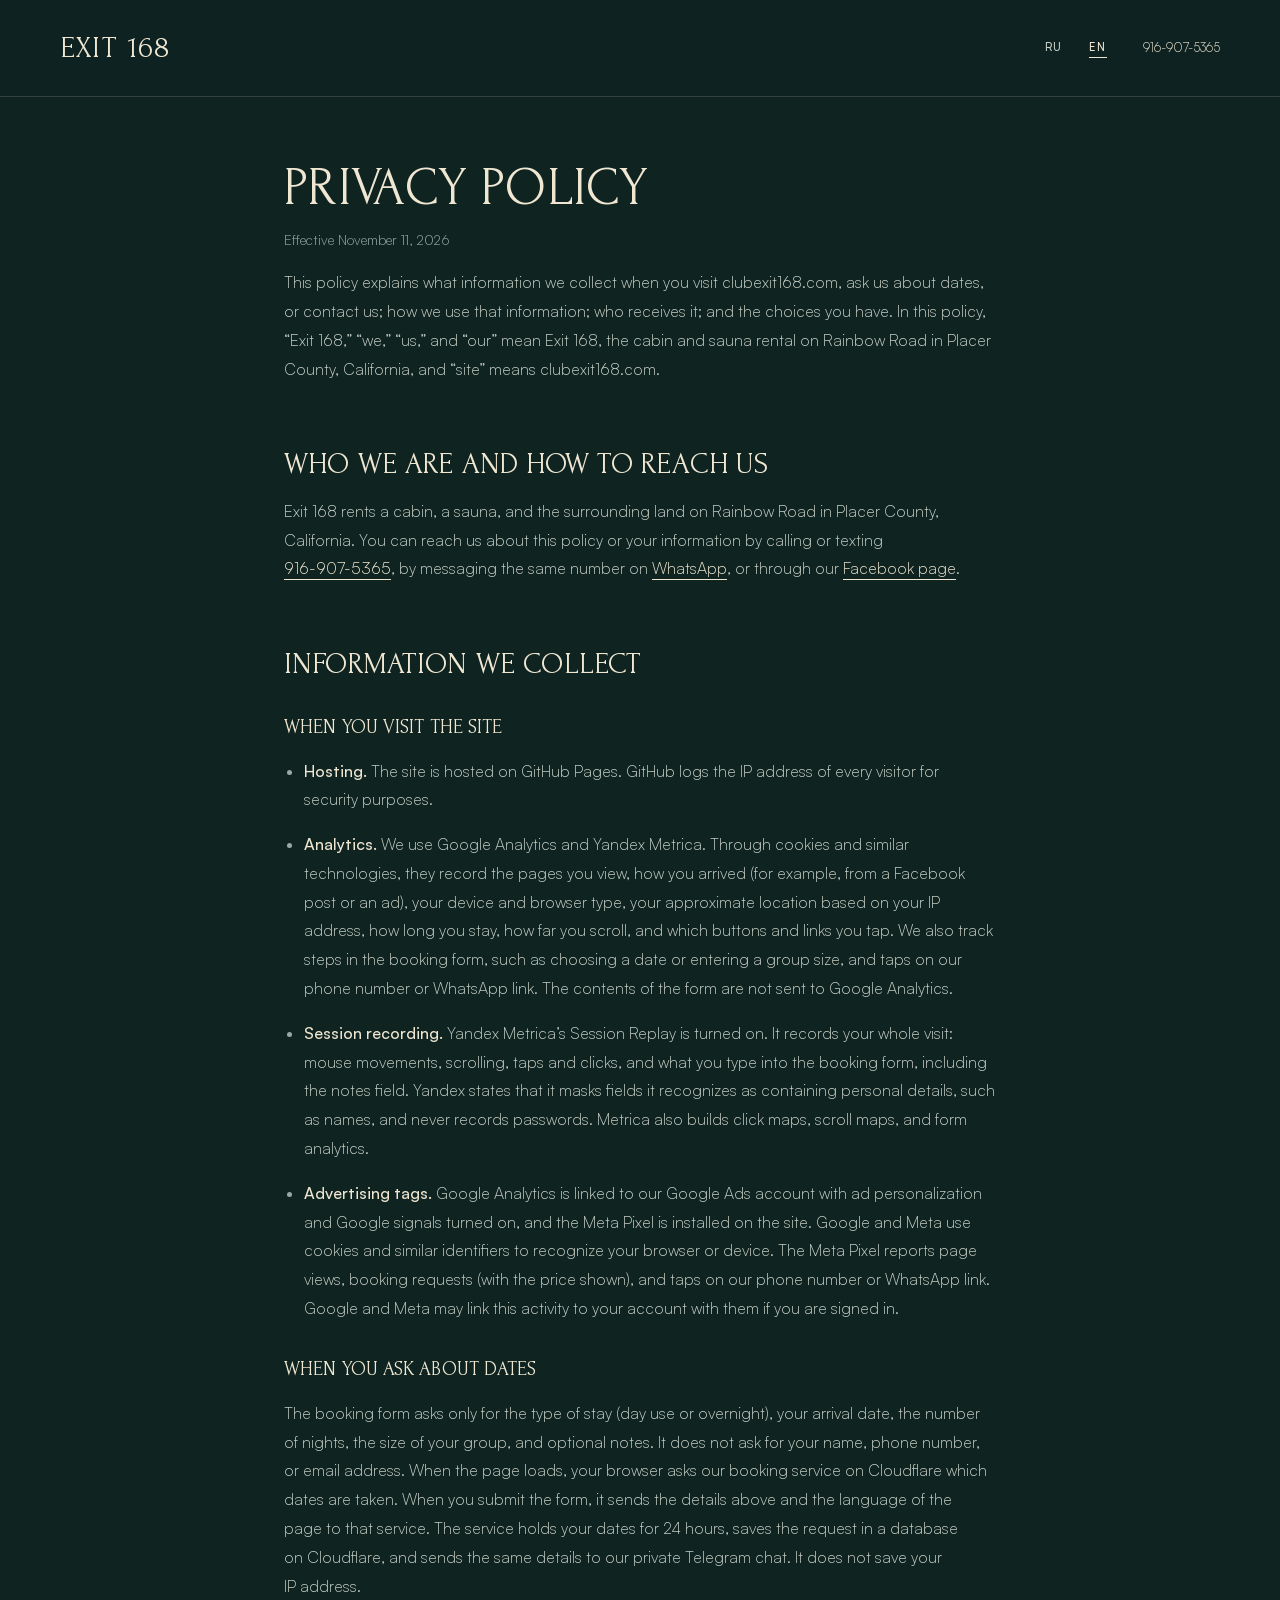
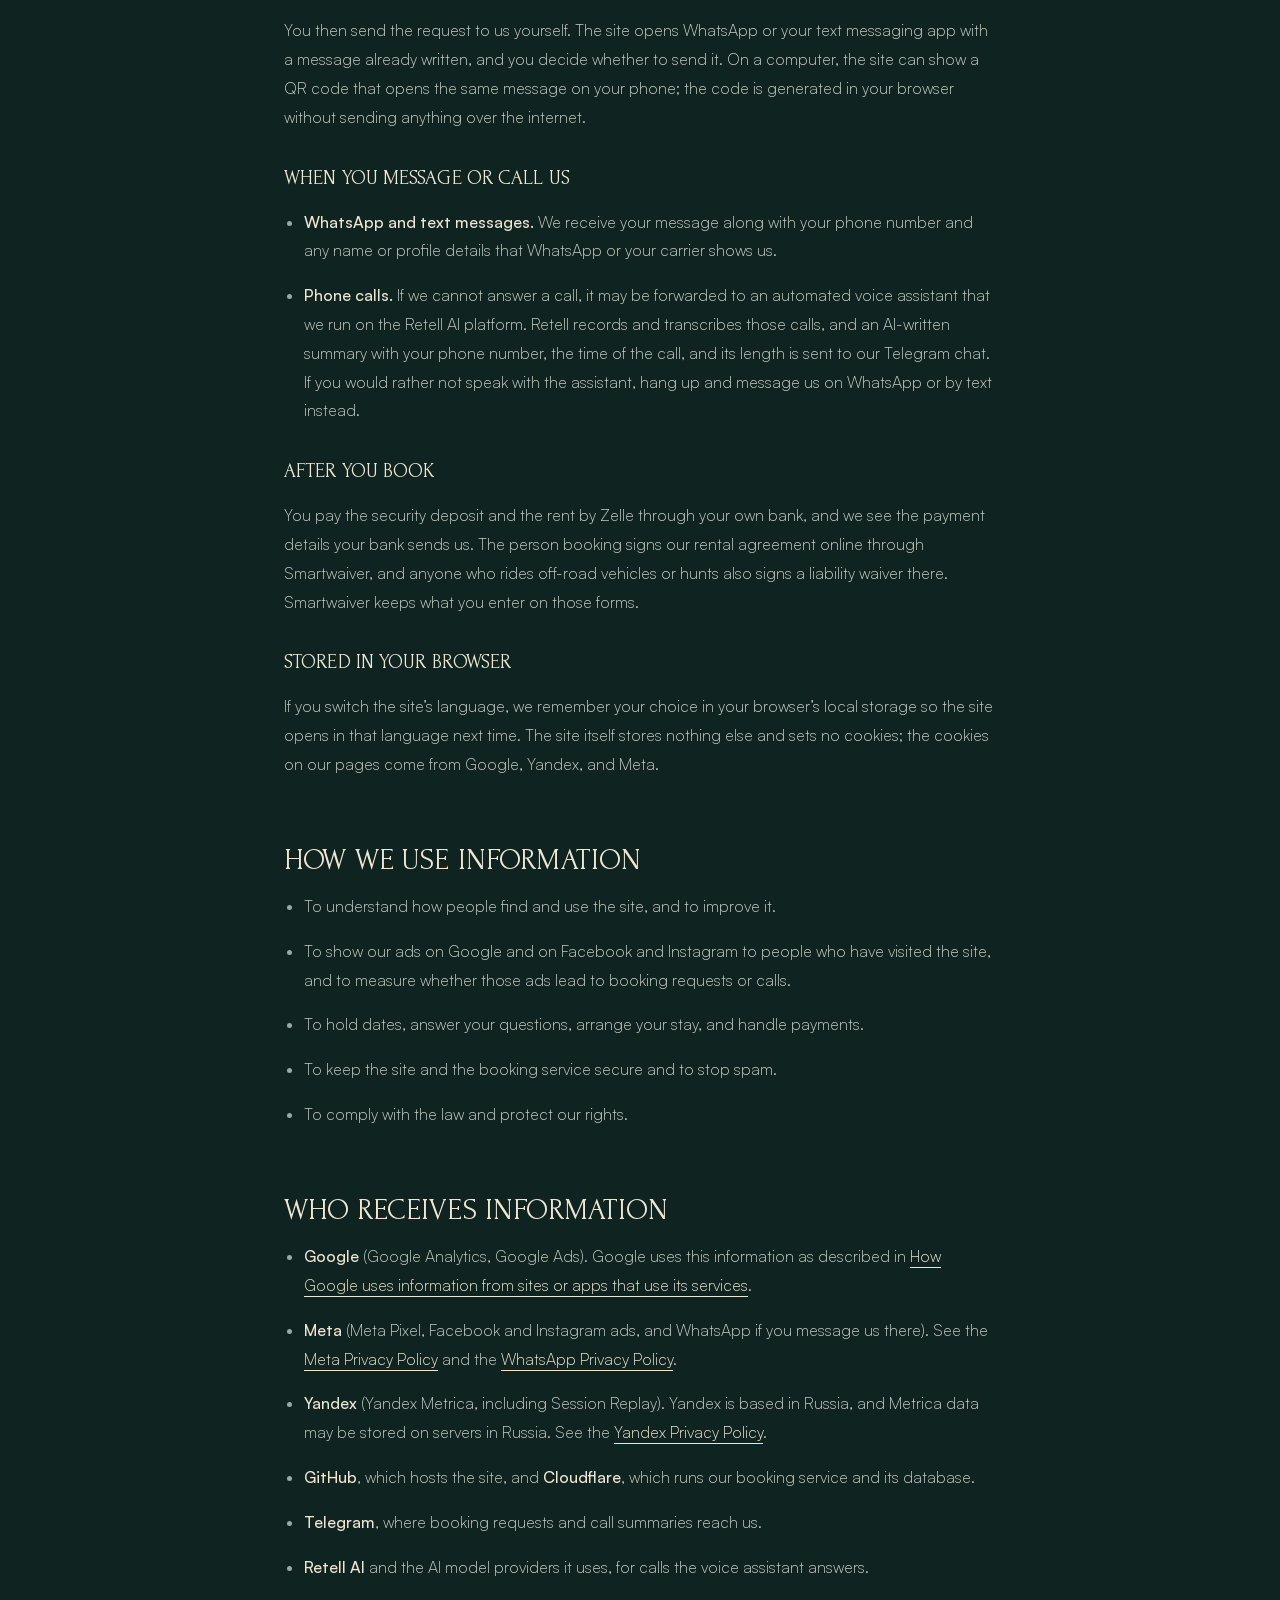
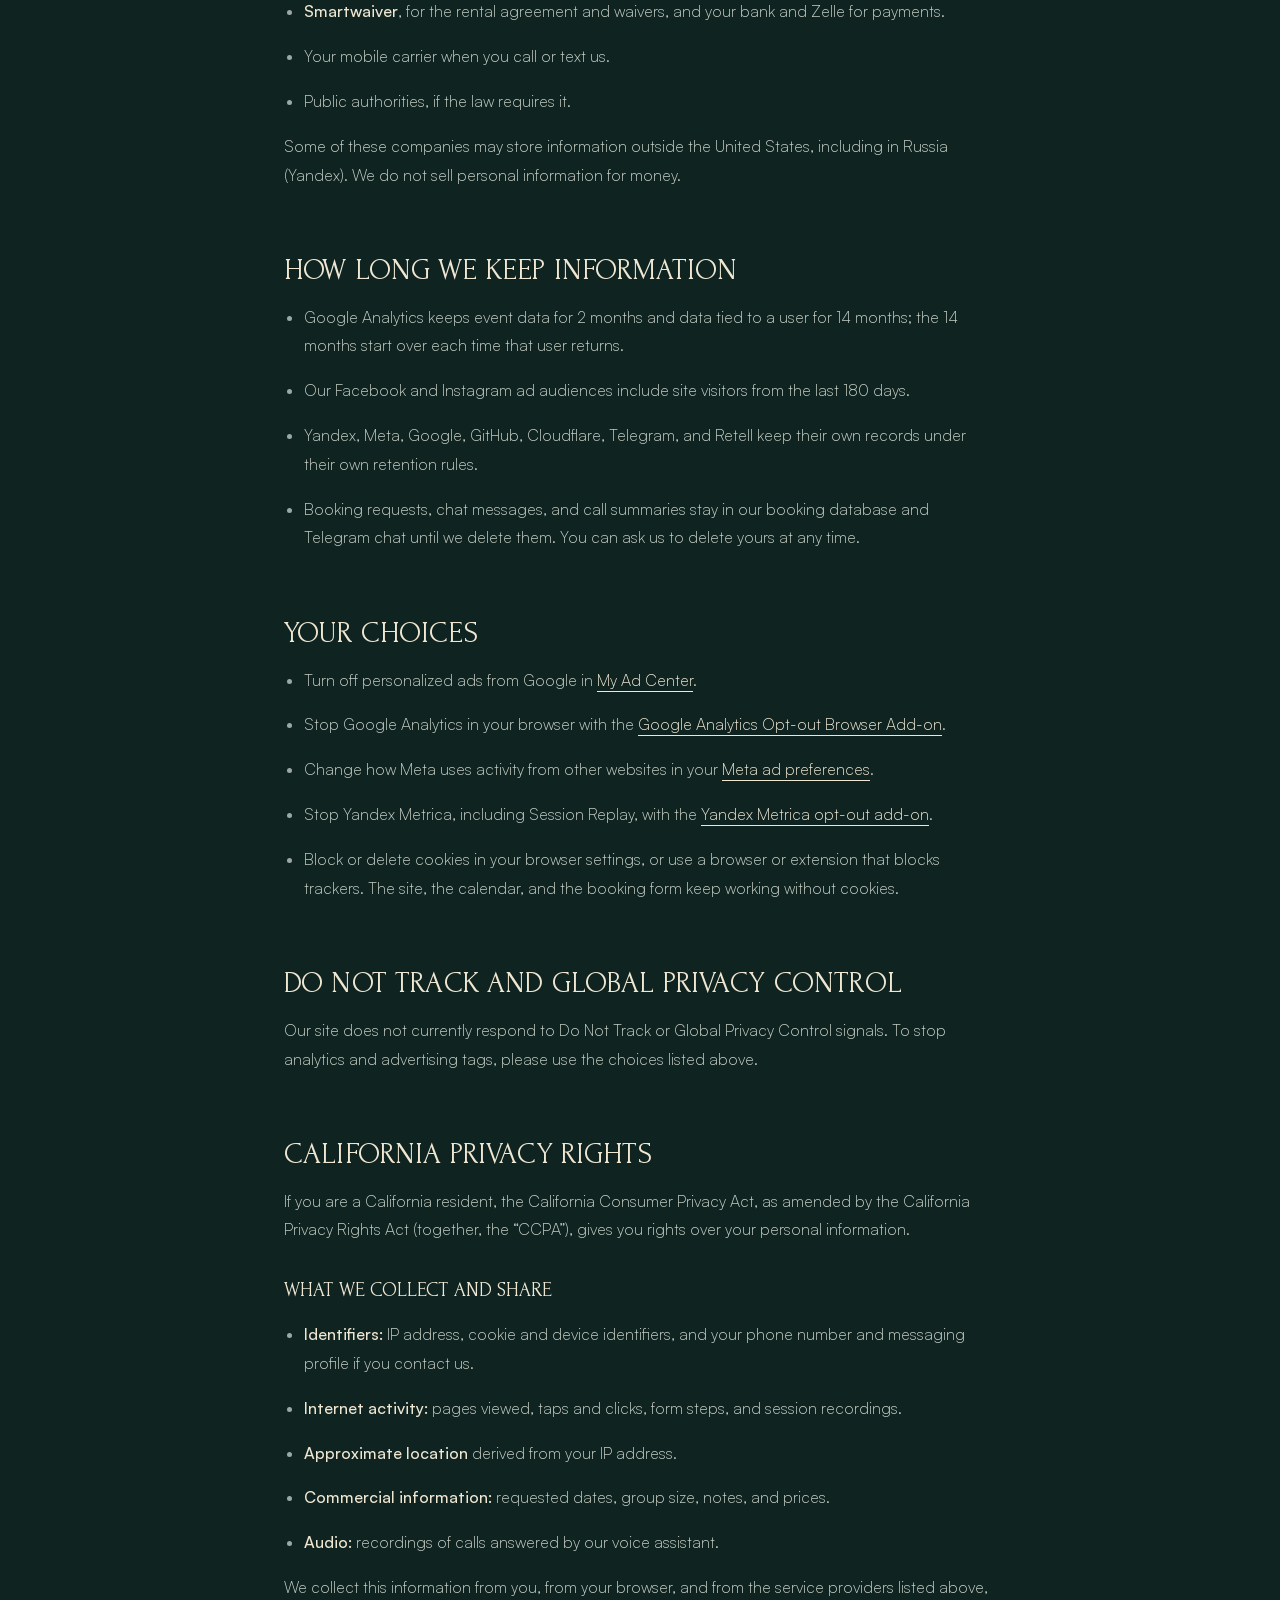
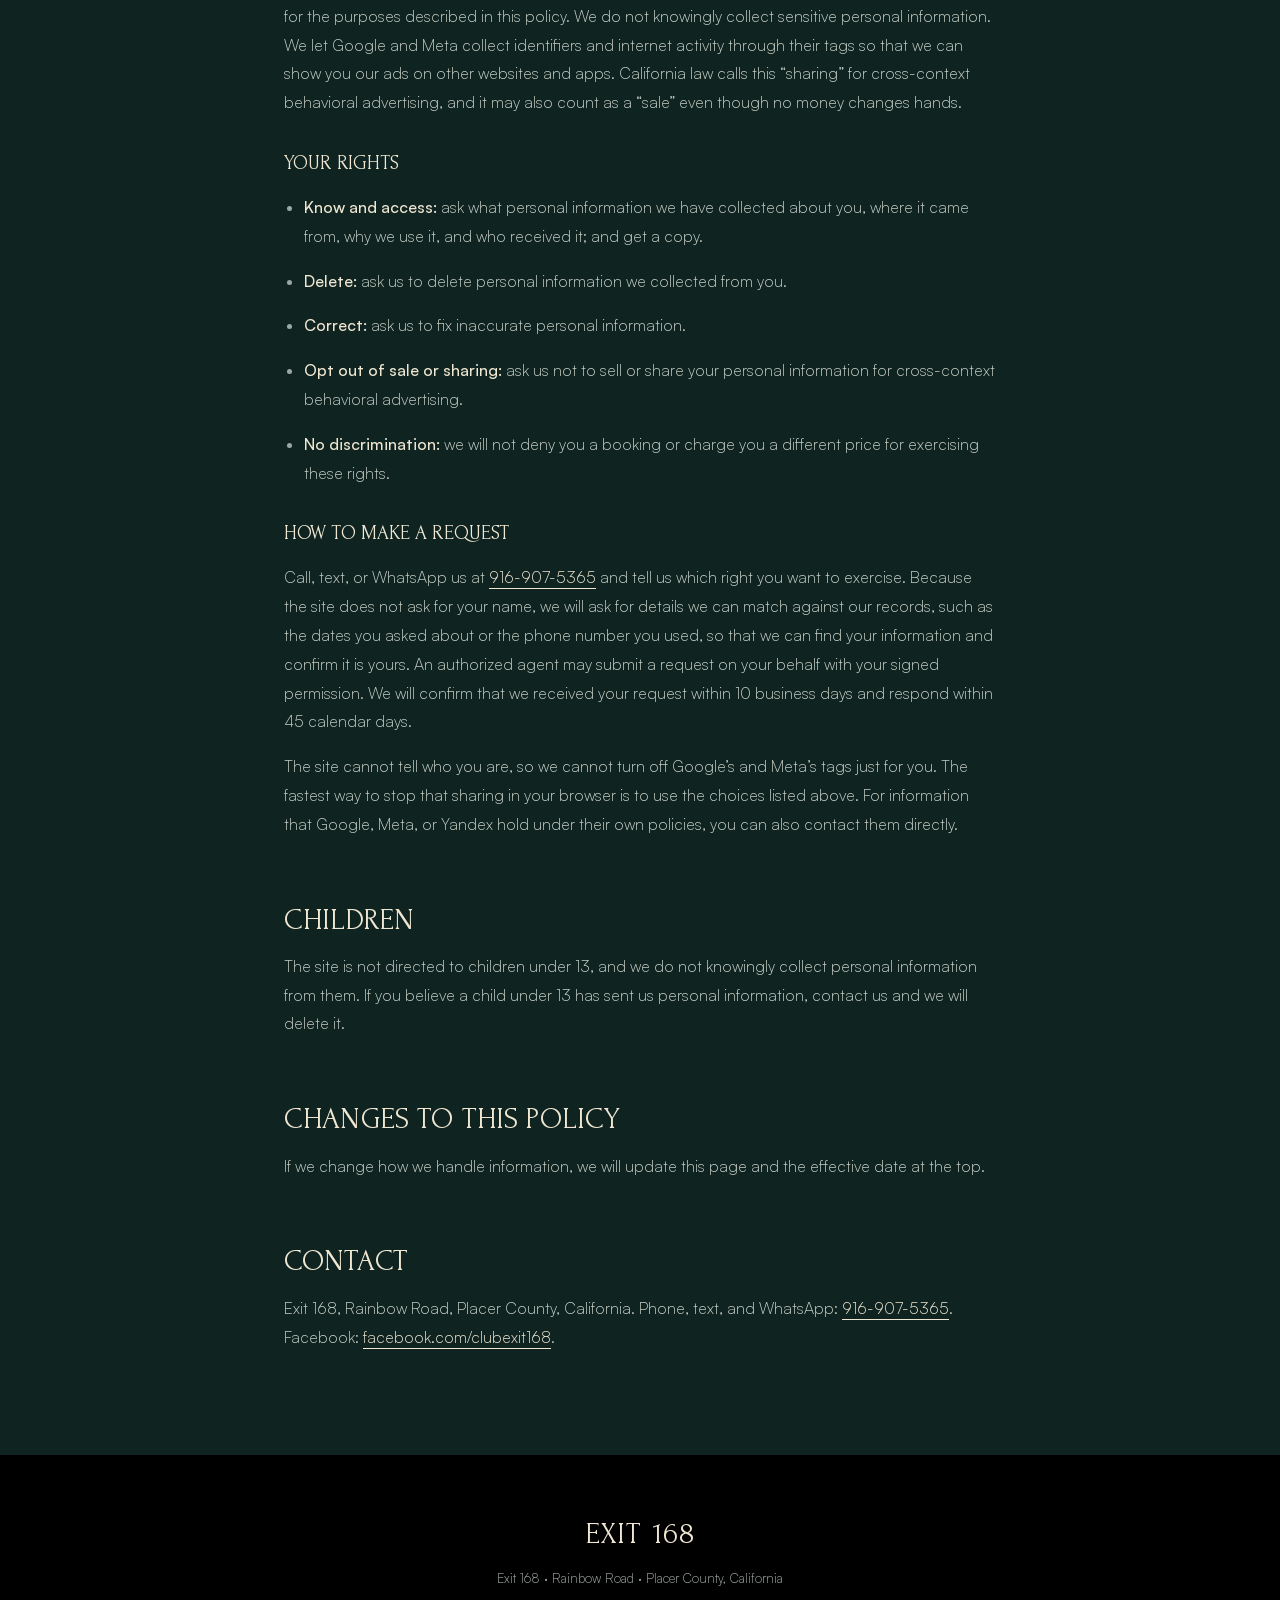
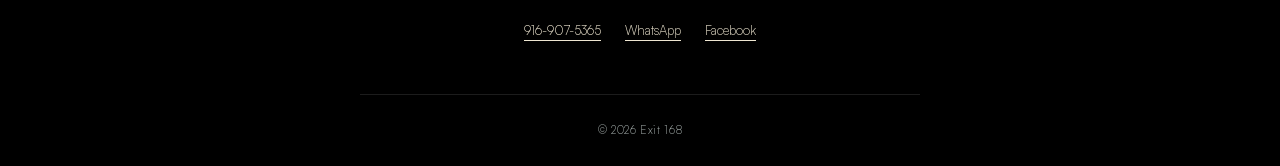
==== commit 8d69b737: "Телефон и WhatsApp для заявок: 916-907-5365 Co-Authored-By: Claude Fable 5.2 <noreply@anthropic.com>" ====
--- a/privacy/index.html
+++ b/privacy/index.html
@@ -19,7 +19,7 @@
 <header class="navigation">
   <a class="wordmark" href="../" aria-label="Exit 168, home page">EXIT 168</a>
   <div class="lang" aria-label="Language"><a href="../ru/privacy/" hreflang="ru" lang="ru">RU</a><span aria-current="page">EN</span></div>
-  <a class="nav-phone" href="tel:+19169144407" aria-label="Call 916-914-4407"><svg class="icon" viewBox="0 0 24 24" aria-hidden="true"><path d="M6.5 3.5h3l1.5 4-2 1.5a12 12 0 0 0 6 6l1.5-2 4 1.5v3a2 2 0 0 1-2 2A16 16 0 0 1 4.5 5.5a2 2 0 0 1 2-2Z"/></svg><span>916-914-4407</span></a>
+  <a class="nav-phone" href="tel:+19169075365" aria-label="Call 916-907-5365"><svg class="icon" viewBox="0 0 24 24" aria-hidden="true"><path d="M6.5 3.5h3l1.5 4-2 1.5a12 12 0 0 0 6 6l1.5-2 4 1.5v3a2 2 0 0 1-2 2A16 16 0 0 1 4.5 5.5a2 2 0 0 1 2-2Z"/></svg><span>916-907-5365</span></a>
 </header>
 
 <main id="policy" class="policy">
@@ -29,7 +29,7 @@
   <p>This policy explains what information we collect when you visit clubexit168.com, ask us about dates, or contact us; how we use that information; who receives it; and the choices you have. In this policy, “Exit&nbsp;168,” “we,” “us,” and “our” mean Exit&nbsp;168, the cabin and sauna rental on Rainbow Road in Placer County, California, and “site” means clubexit168.com.</p>
 
   <h2>Who we are and how to reach us</h2>
-  <p>Exit&nbsp;168 rents a cabin, a sauna, and the surrounding land on Rainbow Road in Placer County, California. You can reach us about this policy or your information by calling or texting <a class="nowrap" href="tel:+19169144407">916-914-4407</a>, by messaging the same number on <a href="https://wa.me/19169144407">WhatsApp</a>, or through our <a href="https://www.facebook.com/clubexit168">Facebook page</a>.</p>
+  <p>Exit&nbsp;168 rents a cabin, a sauna, and the surrounding land on Rainbow Road in Placer County, California. You can reach us about this policy or your information by calling or texting <a class="nowrap" href="tel:+19169075365">916-907-5365</a>, by messaging the same number on <a href="https://wa.me/19169075365">WhatsApp</a>, or through our <a href="https://www.facebook.com/clubexit168">Facebook page</a>.</p>
 
   <h2>Information we collect</h2>
   <h3>When you visit the site</h3>
@@ -47,7 +47,7 @@
   <h3>When you message or call us</h3>
   <ul>
     <li><strong>WhatsApp and text messages.</strong> We receive your message along with your phone number and any name or profile details that WhatsApp or your carrier shows us.</li>
-    <li><strong>Phone calls.</strong> If we cannot answer a call to 916-914-4407, it may be forwarded to an automated voice assistant that we run on the Retell AI platform. Retell records and transcribes those calls, and an AI-written summary with your phone number, the time of the call, and its length is sent to our Telegram chat. If you would rather not speak with the assistant, hang up and message us on WhatsApp or by text instead.</li>
+    <li><strong>Phone calls.</strong> If we cannot answer a call, it may be forwarded to an automated voice assistant that we run on the Retell AI platform. Retell records and transcribes those calls, and an AI-written summary with your phone number, the time of the call, and its length is sent to our Telegram chat. If you would rather not speak with the assistant, hang up and message us on WhatsApp or by text instead.</li>
   </ul>
 
   <h3>After you book</h3>
@@ -119,7 +119,7 @@
     <li><strong>No discrimination:</strong> we will not deny you a booking or charge you a different price for exercising these rights.</li>
   </ul>
   <h3>How to make a request</h3>
-  <p>Call, text, or WhatsApp us at <a class="nowrap" href="tel:+19169144407">916-914-4407</a> and tell us which right you want to exercise. Because the site does not ask for your name, we will ask for details we can match against our records, such as the dates you asked about or the phone number you used, so that we can find your information and confirm it is yours. An authorized agent may submit a request on your behalf with your signed permission. We will confirm that we received your request within 10 business days and respond within 45 calendar days.</p>
+  <p>Call, text, or WhatsApp us at <a class="nowrap" href="tel:+19169075365">916-907-5365</a> and tell us which right you want to exercise. Because the site does not ask for your name, we will ask for details we can match against our records, such as the dates you asked about or the phone number you used, so that we can find your information and confirm it is yours. An authorized agent may submit a request on your behalf with your signed permission. We will confirm that we received your request within 10 business days and respond within 45 calendar days.</p>
   <p>The site cannot tell who you are, so we cannot turn off Google’s and Meta’s tags just for you. The fastest way to stop that sharing in your browser is to use the choices listed above. For information that Google, Meta, or Yandex hold under their own policies, you can also contact them directly.</p>
 
   <h2>Children</h2>
@@ -129,14 +129,14 @@
   <p>If we change how we handle information, we will update this page and the effective date at the top.</p>
 
   <h2>Contact</h2>
-  <p>Exit&nbsp;168, Rainbow Road, Placer County, California. Phone, text, and WhatsApp: <a class="nowrap" href="tel:+19169144407">916-914-4407</a>. Facebook: <a href="https://www.facebook.com/clubexit168">facebook.com/clubexit168</a>.</p>
+  <p>Exit&nbsp;168, Rainbow Road, Placer County, California. Phone, text, and WhatsApp: <a class="nowrap" href="tel:+19169075365">916-907-5365</a>. Facebook: <a href="https://www.facebook.com/clubexit168">facebook.com/clubexit168</a>.</p>
 </main>
 
 <footer>
   <div class="footer-main">
     <a class="wordmark" href="../">EXIT 168</a>
     <p>Exit&nbsp;168 · Rainbow Road · Placer County, California</p>
-    <p><a class="nowrap" href="tel:+19169144407">916-914-4407</a> <a href="https://wa.me/19169144407" target="_blank" rel="noopener">WhatsApp</a> <a href="https://www.facebook.com/clubexit168">Facebook</a></p>
+    <p><a class="nowrap" href="tel:+19169075365">916-907-5365</a> <a href="https://wa.me/19169075365" target="_blank" rel="noopener">WhatsApp</a> <a href="https://www.facebook.com/clubexit168">Facebook</a></p>
   </div>
   <div class="copyright">© 2026&nbsp;Exit&nbsp;168</div>
 </footer>
--- a/style.css
+++ b/style.css
@@ -42,6 +42,8 @@
 .icon{width:24px;height:24px;fill:none;stroke:currentColor;stroke-width:1.2;stroke-linecap:round;stroke-linejoin:round;flex:none}
 [hidden]{display:none!important}
 .nowrap{white-space:nowrap}
+/* the Zelle address (V, 12 November 2026): it may break after the @ on a narrow phone, and one tap selects all of it for copying */
+.pay-to{color:var(--ivory);font-weight:500;user-select:all;-webkit-user-select:all}
 .skip{position:fixed;top:10px;left:10px;padding:12px 20px;background:var(--ivory);color:var(--night);z-index:20;transform:translateY(-160%)}
 .skip:focus{transform:none}
 
@@ -84,11 +86,21 @@
 .hero .actions{margin-top:40px}
 
 /* ---------- buttons ---------- */
-.button{display:inline-flex;justify-content:center;align-items:center;min-height:56px;padding:17px 30px;font:500 12px/1.6 var(--sans);letter-spacing:.25em;text-transform:uppercase;border:1px solid transparent;transition:background .18s ease-out,color .18s ease-out,border-color .18s ease-out;text-align:center}
-.primary{background:var(--ivory);color:#000}
-.primary:hover{background:#fff8e5}
-.black{background:#000;color:var(--ivory)}
-.black:hover{background:var(--night);border-color:var(--line)}
+.button{display:inline-flex;justify-content:center;align-items:center;min-height:56px;padding:17px 30px;font:500 12px/1.6 var(--sans);letter-spacing:.25em;text-transform:uppercase;border:1px solid transparent;transition:background-color .18s ease-out,color .18s ease-out,border-color .18s ease-out,box-shadow .12s ease-out,transform .12s ease-out;text-align:center;
+  /* a touch raised (V, 12 November 2026): light on the top edge, shade at the bottom, a soft 1px ledge under it;
+     a press sets it down flat. The fill colour stays the variant's own, so the palette does not change */
+  background-image:linear-gradient(rgba(255,255,255,.12),rgba(255,255,255,0) 50%,rgba(0,0,0,.09));
+  box-shadow:inset 0 1px 0 rgba(255,255,255,.22),inset 0 -1px 0 rgba(0,0,0,.3),0 1px 2px rgba(0,0,0,.4)}
+.button:active{transform:translateY(1px);box-shadow:inset 0 1px 0 rgba(255,255,255,.1),inset 0 -1px 0 rgba(0,0,0,.3)}
+.primary{background-color:var(--ivory);color:#000}
+.primary:hover{background-color:#fff8e5}
+.black{background-color:#000;color:var(--ivory)}
+.black:hover{background-color:var(--night);border-color:var(--line)}
+/* the shared-sauna chat button wears Telegram's blue and logo, so it reads as «this opens Telegram» (V, 12 November 2026);
+   the blue is a shade deeper than Telegram's #2AABEE so white 11px capitals keep 4.5:1 against it */
+.telegram{gap:12px;background-color:#1d76b6;color:#fff;background-image:linear-gradient(#2a8fd6,#1d76b6 55%,#165f9a)}
+.telegram:hover{background-image:linear-gradient(#3a9de0,#1d76b6 55%,#165f9a)}
+.telegram .glyph{width:20px;height:20px}
 
 /* ---------- section heads ---------- */
 .section-head{padding:var(--section-top) 24px var(--section-bottom);text-align:center}
@@ -307,18 +319,42 @@
 
 /* ---------- offer ---------- */
 .offer{padding:150px 24px 80px;display:grid;grid-template-columns:minmax(0,1fr);place-items:center}
-.offer-card{background:var(--card);border:1px solid #384a49;padding:24px 24px 45px;text-align:center;width:602px;max-width:100%}
+.offer-card{background:var(--card);border:1px solid #384a49;padding:24px 56px 48px;text-align:center;width:720px;max-width:100%}
 .offer-card h2{font-size:40px;line-height:1.1;margin:24px 0 36px}
-.offer-rates{display:flex;flex-wrap:wrap;justify-content:center;gap:50px;margin:24px 0}
-.offer-rates strong{display:block;font:400 54px/1.1 Forum,Georgia,serif}
-.offer-rates span{display:block;font-size:11px;letter-spacing:.2em;text-transform:uppercase;margin-top:10px;color:var(--muted)}
-.offer-per{max-width:40ch;margin:0 auto 26px;font-size:14px;color:var(--soft)}
-.offer-terms{max-width:40ch;margin:0 auto}
-/* centred lines share the words evenly, no single word left on a line of its own */
-.offer-terms li{padding:12px 0;border-top:1px solid #364947;color:var(--soft);line-height:1.6;text-wrap:balance}
-.offer-terms li:last-child{border-bottom:1px solid #364947}
+/* the three prices, and under them the same three split by the group size the visitor sets, 10 to start with (V, 12 November 2026) */
+.offer-calc{display:grid;grid-template-columns:repeat(3,minmax(0,1fr));gap:0 24px}
+.offer-calc>*{min-width:0}
+.offer-calc strong,.offer-calc b{display:block;font:400 54px/1.1 Forum,Georgia,serif;color:var(--ivory);white-space:nowrap}
+.offer-calc b{font-size:36px}
+.offer-calc span{display:block;margin-top:10px;font-size:11px;font-weight:500;line-height:1.6;letter-spacing:.2em;text-transform:uppercase;color:var(--muted);text-wrap:balance}
+.offer-who{grid-column:1/-1;display:flex;align-items:center;justify-content:center;gap:20px;margin:26px 0 22px;padding-top:24px;border-top:1px solid #364947}
+.offer-calc .offer-who span{margin:0}
+.offer-step{display:inline-grid;grid-auto-flow:column;grid-template-columns:44px 56px 44px;align-items:center;border:1px solid #3a4b47}
+.offer-step button{height:44px;display:grid;place-items:center}
+.offer-step button:hover:not(:disabled){background:var(--night)}
+.offer-step output{font:400 28px/44px Forum,Georgia,serif;border-inline:1px solid #3a4b47}
+html:not(.js) .offer-step{grid-template-columns:56px}
+html:not(.js) .offer-step button{display:none}
+.offer-calc .offer-over{grid-column:1/-1;font-size:17px;color:var(--ivory)}
+/* the terms: one short line each behind a drawn icon; a line with more to say opens in place */
+.offer-terms{margin-top:36px;text-align:left;border-top:1px solid #364947}
+.offer-terms>li{border-bottom:1px solid #364947}
+.offer-terms summary,.offer-line{display:grid;grid-template-columns:24px minmax(0,1fr) 24px;gap:16px;padding:15px 0;font-size:16px;line-height:1.6;color:var(--soft)}
+.offer-terms .icon{margin-top:2px;color:var(--ivory)}
+.offer-terms b{font-weight:500;color:var(--ivory)}
+.offer-terms .offer-open{color:var(--muted);transition:transform .2s ease-out}
+.offer-terms summary:hover .offer-open{color:var(--ivory)}
+.offer-terms details[open] .offer-open{transform:rotate(45deg)}
+.offer-terms details p{padding:0 40px 16px;font-size:16px;line-height:1.65;color:var(--soft)}
+/* the shared-sauna chat right under the rates: for two or three people the whole place is a lot, and the chat in
+   Telegram gathers a group that splits the rent (V, 12 November 2026); Russian edition only, the chat is in Russian */
+.share{width:720px;max-width:100%;margin-top:var(--gutter);padding:32px 56px 36px;border:1px solid #384a49}
+.share h2{display:flex;align-items:center;gap:14px;font-size:28px;line-height:1.2}
+.share h2 svg{width:30px;height:30px;flex:none}
+.share p{max-width:60ch;margin-top:12px;font-size:16px;line-height:1.7;color:var(--soft)}
+.share .button{margin-top:20px;padding:15px 24px;font-size:11px}
 /* the two buttons under the rates are as wide as each other, the wider one sets both */
-.offer-card .actions{display:inline-grid;grid-auto-flow:column;grid-auto-columns:1fr;margin:30px 0 0}
+.offer-card .actions{display:inline-grid;grid-auto-flow:column;grid-auto-columns:1fr;margin:36px 0 0}
 .offer-card .button{padding:15px 20px;font-size:11px}
 .note{font-size:13px;line-height:1.7}
 
@@ -330,8 +366,8 @@
 .faq-list details:last-child{border-bottom:1px solid var(--line)}
 .faq-list summary{display:flex;align-items:center;justify-content:space-between;gap:20px;padding:25px 0;font:400 22px/1.4 Forum,Georgia,serif}
 summary::-webkit-details-marker{display:none}
-summary span{font:300 24px/1 var(--sans);transition:transform .2s ease-out}
-details[open] summary span{transform:rotate(45deg)}
+.faq-list summary span{font:300 24px/1 var(--sans);transition:transform .2s ease-out}
+.faq-list details[open] summary span{transform:rotate(45deg)}
 .faq-list p{max-width:72ch;padding:0 30px 26px 0}
 .faq-list a,.contact-info p a{text-decoration:underline}
 
@@ -613,10 +649,19 @@
   .offer{padding:100px 18px 50px}
   .offer-card{padding:16px 16px 30px}
   .offer-card h2{font-size:30px;margin:24px 0 28px}
-  .offer-rates{gap:18px}
-  .offer-rates strong{font-size:38px}
-  .offer-card .actions{display:grid;grid-auto-flow:row;gap:12px}
+  .offer-calc{gap:0 8px}
+  .offer-calc strong{font-size:32px}
+  .offer-calc b{font-size:28px}
+  .offer-calc span{letter-spacing:.14em;margin-top:6px}
+  .offer-who{justify-content:space-between;margin:20px 0 16px;padding-top:18px}
+  .offer-terms{margin-top:28px}
+  .offer-terms summary,.offer-line{gap:14px;padding:14px 0}
+  .offer-terms details p{padding:0 0 14px 38px}
+  .offer-card .actions{display:grid;grid-auto-flow:row;gap:12px;margin-top:30px}
   .offer-card .button{width:100%;font-size:11px}
+  .share{padding:24px 16px 28px}
+  .share h2{font-size:24px}
+  .share .button{width:100%}
   .contact-panels{margin-bottom:var(--section-bottom)}
   .contact-info,form{padding:36px 22px}
   .contact-info .actions{margin-top:24px}
@@ -641,6 +686,7 @@
   .sticky-cta .button{padding:12px 14px;letter-spacing:.08em}
 }
 @media(max-width:350px){
+  .offer-calc span{letter-spacing:.06em}
   .nav-phone{display:none}
 }
 /* phones on their side: copy beside the guest, as on desktop, instead of below a 720px-tall scene */
